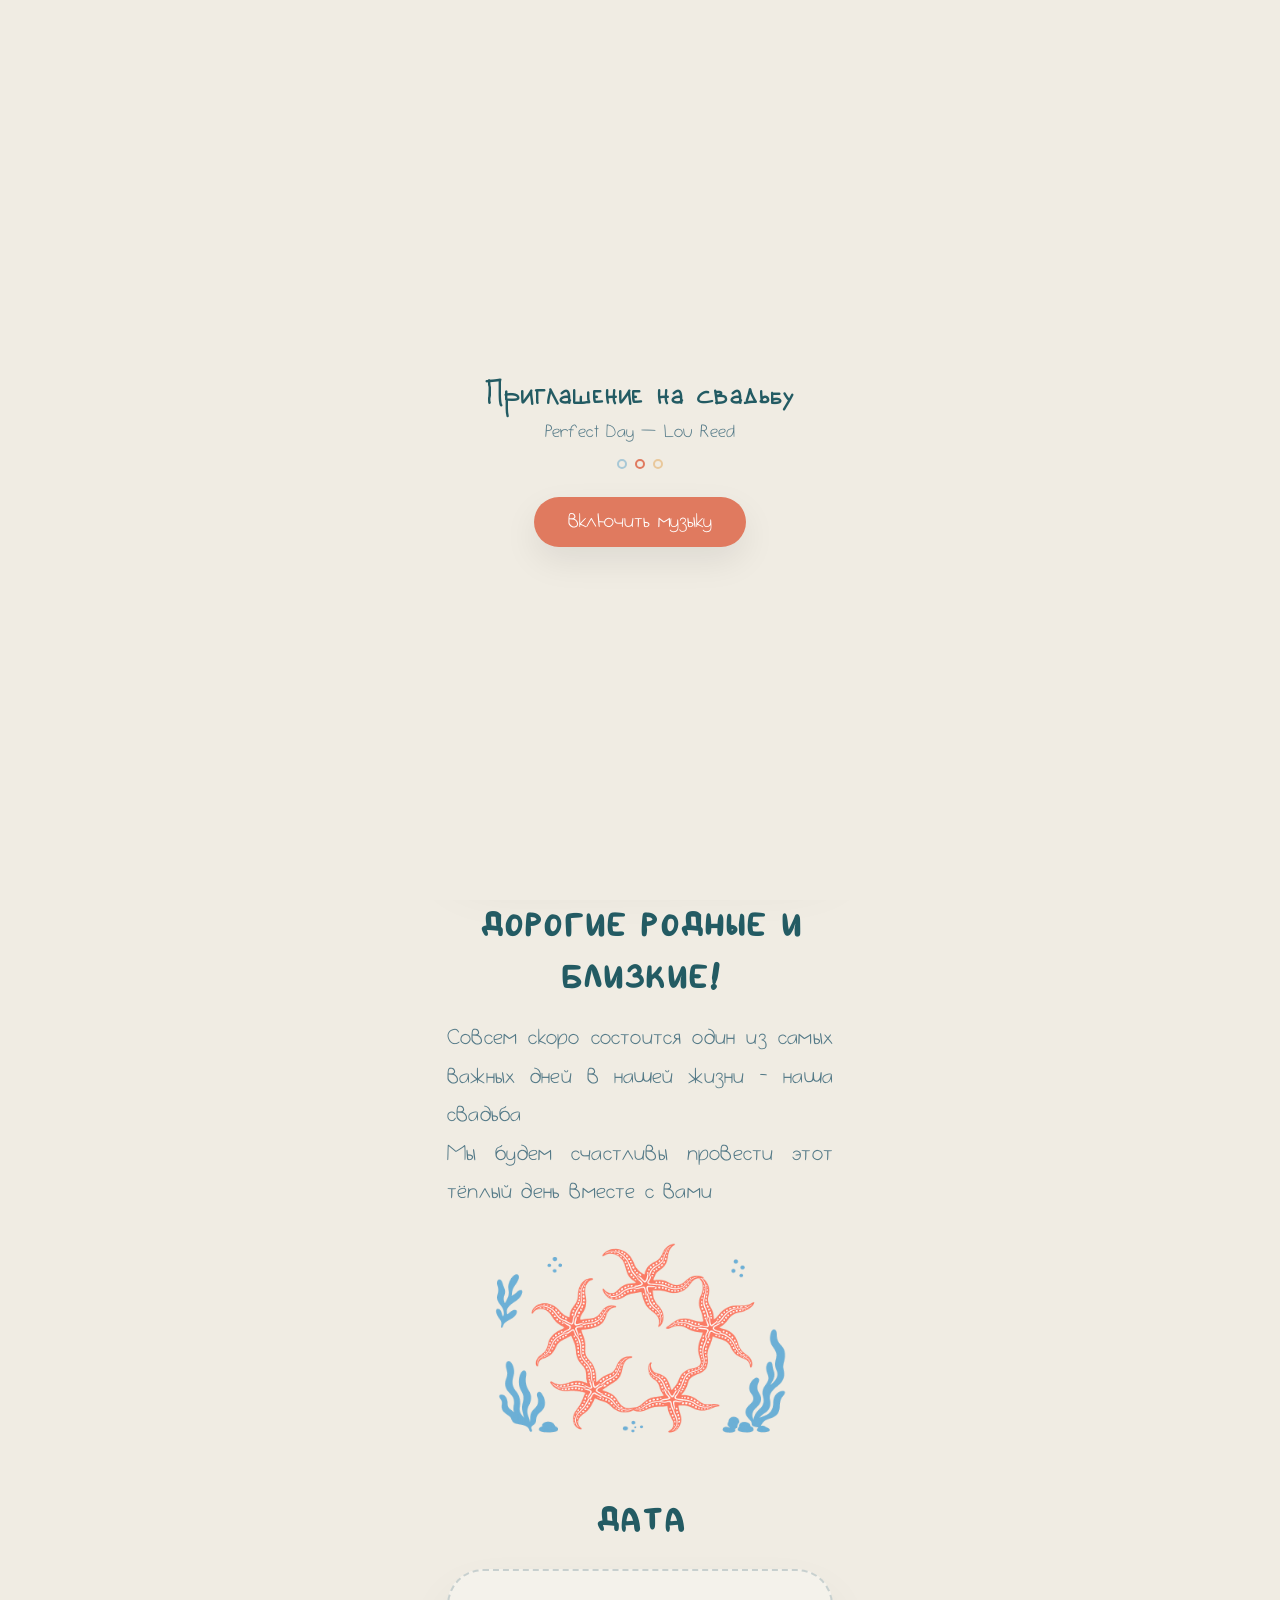
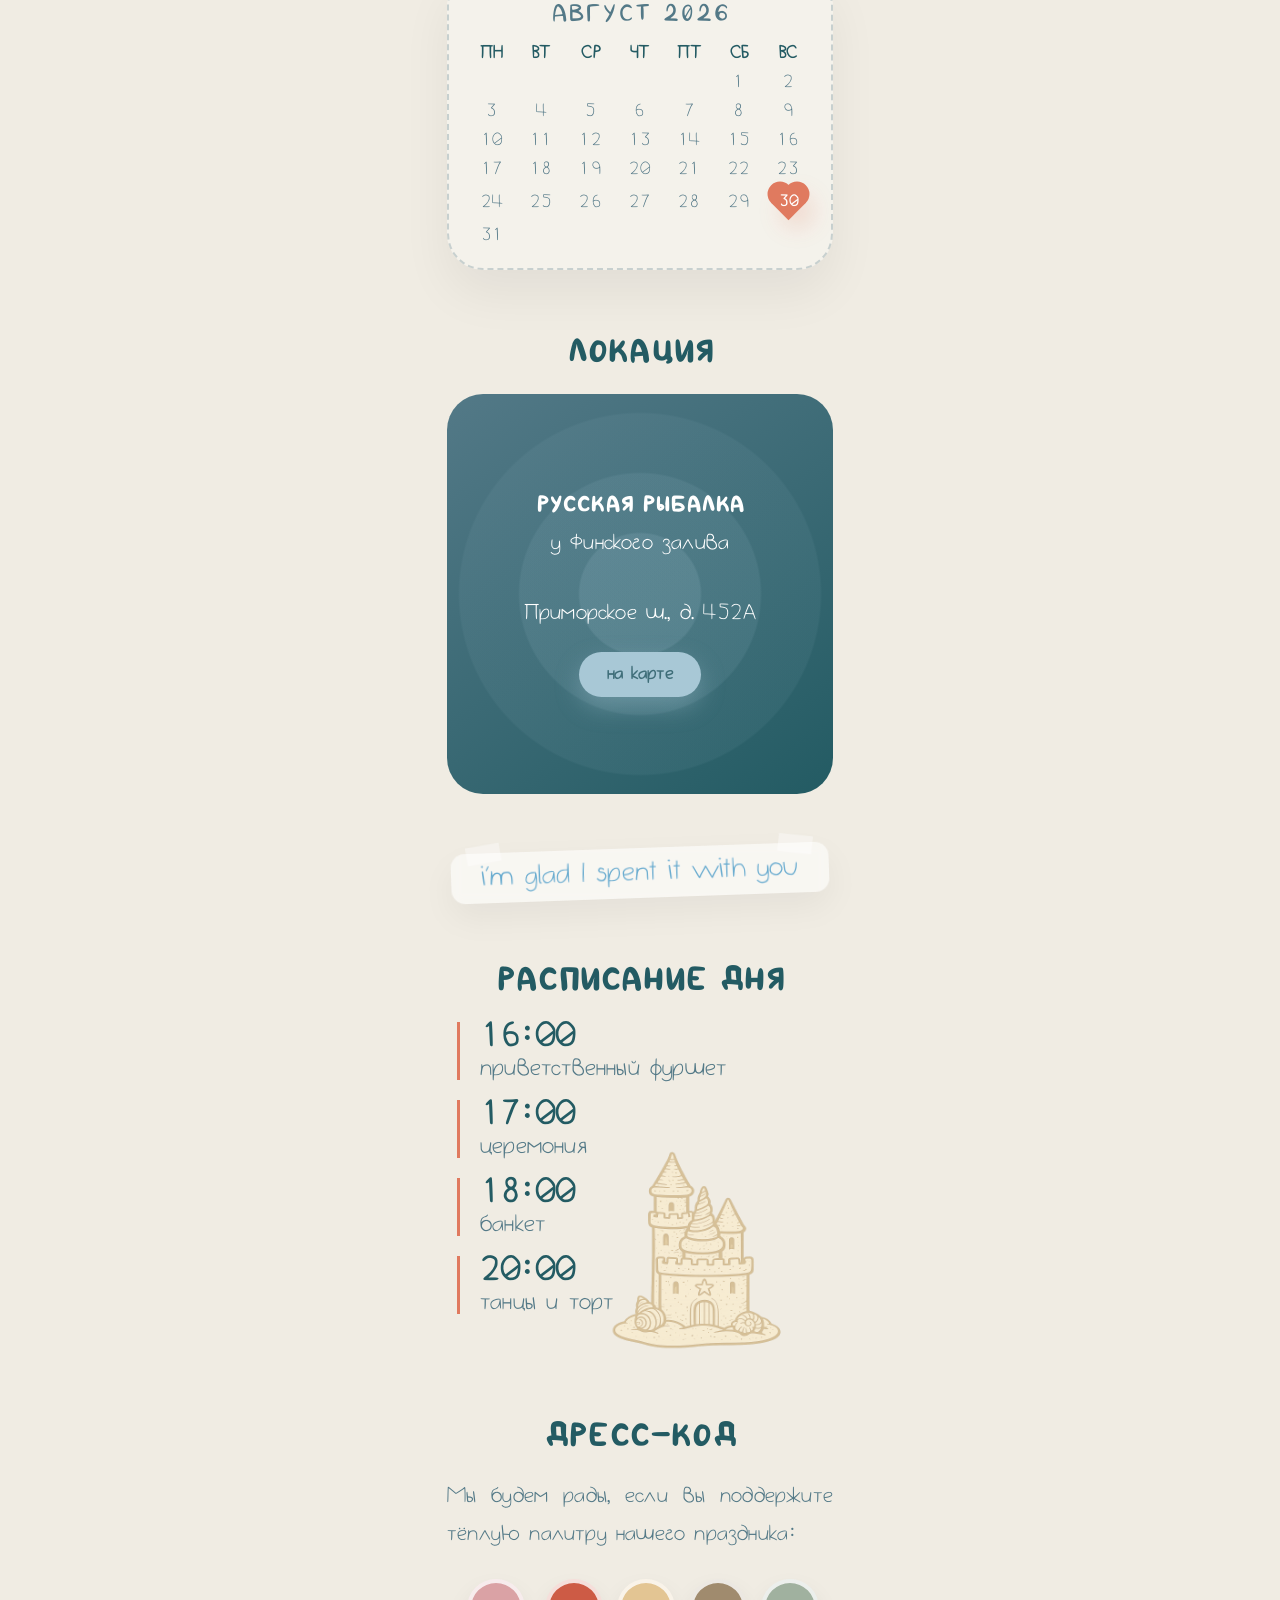
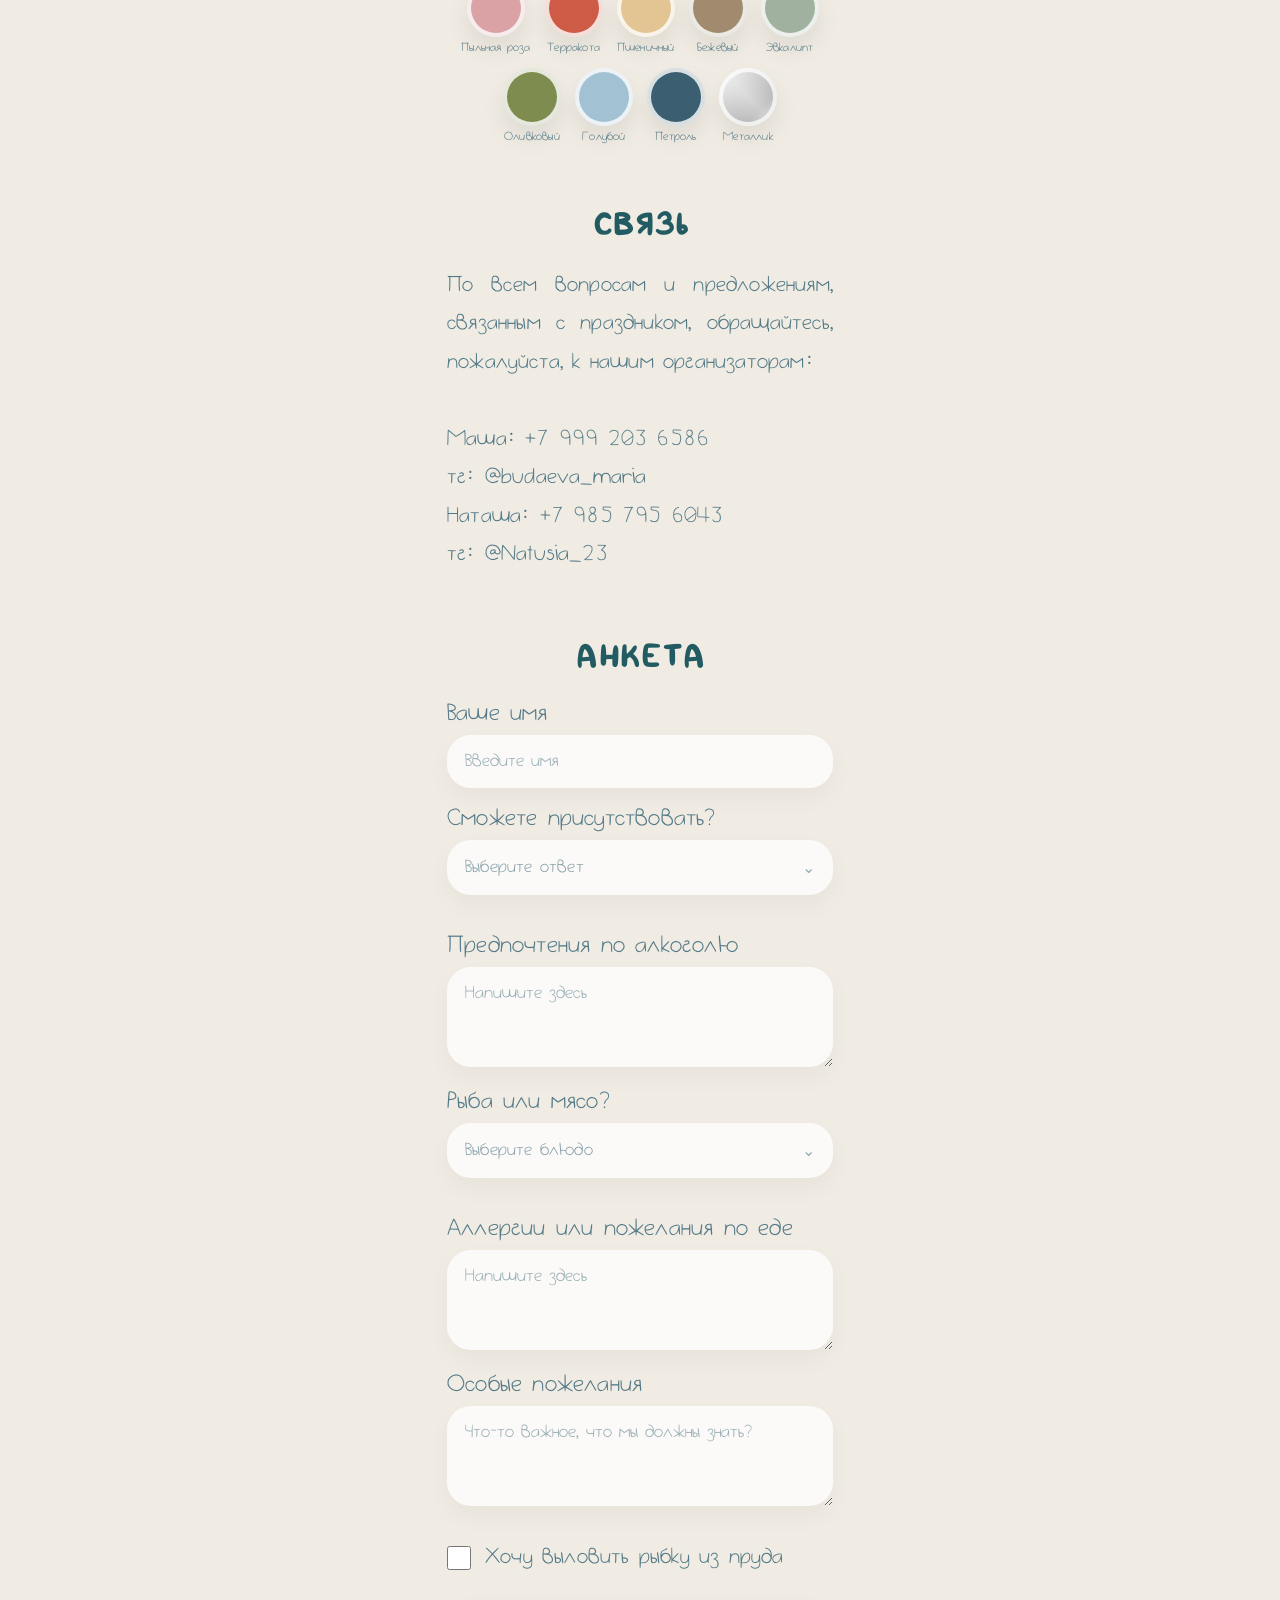
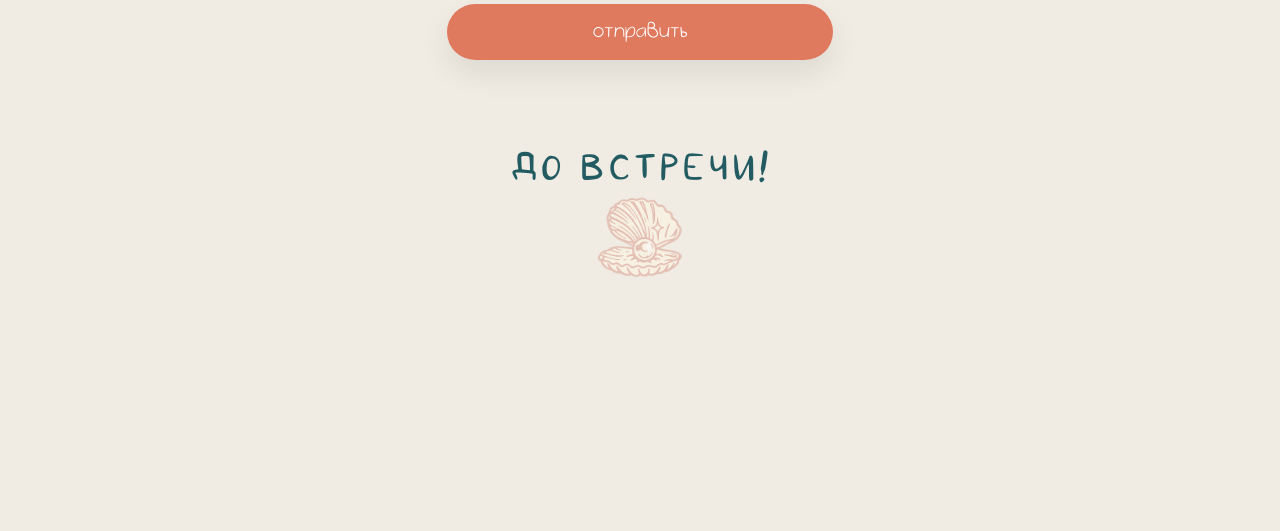
==== index.html @ ef87ee08 "Update index.html" ====
<!DOCTYPE html>
<html lang="ru">
<head>
<meta charset="utf-8">
<meta name="viewport" content="width=device-width, initial-scale=1.0, viewport-fit=cover, user-scalable=yes">
<meta name="color-scheme" content="only light">
<meta name="color-scheme" content="light only">
<meta name="darkreader-lock" content="true">
<meta name="theme-color" content="#f0ece3">
  <meta charset="UTF-8" />
  <meta name="viewport" content="width=device-width, initial-scale=1.0" />
  <title>Тата и Паша — Wedding Invitation</title>
  
  
  <link href="" rel="stylesheet" />
  <style>
  html {
  color-scheme: light !important;
}

body {
  background: #f0ece3 !important;
  color: #537987 !important;
}
:root {
    color-scheme: light;
}

html,
body {
    background: #f0ece3;
    color: #537987;
}


    /* Fonts */
@font-face{font-family:"font1";src:url("fonts/font1.otf") format("opentype");}
@font-face{font-family:"font2";src:url("fonts/font6.ttf") format("opentype");}
@font-face{font-family:"font3";src:url("fonts/font3.ttf") format("opentype");}
@font-face{font-family:"font4";src:url("fonts/font4.ttf") format("opentype");}
@font-face{font-family:"font5";src:url("fonts/font6.ttf") format("opentype");}
:root{
--font-main:"font1";
--font-title:"font2";
--font-script:"font3";
--font-loader:"font4";

      --pink-sand:   #E3A58A;
      --coral:       #E07A5F;
      --sand:        #E9C89B;
      --seaweed:     #A6AF72;
      --sea-foam:    #A8C8D6;
      --sea-foam-dk: #AAC1AD;
      --sea-smoke:   #537987;
      --sea-sand:    #B2A38E;
      --silver:      #C0C0C0;
      --deep-teal:   #235b63;
      --bg:          #f0ece3;
      --text:        #537987;
    }

    * { margin: 0; padding: 0; box-sizing: border-box; }
    html { scroll-behavior: smooth; }

    body {
      background: var(--bg);
      font-family: var(--font-main), serif;
      color: var(--text);
      overflow-x: hidden;
      position: relative;
      letter-spacing: 0.2px;
    }

    body::before {
      content: '';
      position: fixed; inset: 0;
      pointer-events: none;
      opacity: 0.06;
      background-image: url("https://www.transparenttextures.com/patterns/asfalt-light.png");
      z-index: 1;
    }

    /* ---- loader ---- */
    .loader {
      position: fixed; inset: 0;
      background: var(--bg);
      display: flex; flex-direction: column;
      align-items: center; justify-content: center;
      z-index: 999; transition: 1.2s ease;
    }
    .loader.hidden { opacity: 0; pointer-events: none; }
    .loader-wave { width: 140px; height: 70px; }
    .loader-title {
      font-family: var(--font-loader), cursive;
      font-size: 32px; color: var(--deep-teal); margin-top: 20px;
    }
    .loader-sub { font-size: 18px; margin-top: 6px; color: var(--sea-smoke); }
    .enter-btn {
      margin-top: 28px;
      border: none; background: var(--coral); color: white;
      padding: 16px 34px; border-radius: 999px;
      font-size: 20px; font-family: inherit; cursor: pointer;
      box-shadow: 0 14px 34px rgba(0,0,0,0.08);
      transition: 0.35s ease;
    }
    .enter-btn:hover { transform: translateY(-3px); background: #d06b4f; }

    .bubbles { display: flex; gap: 8px; margin-top: 18px; }
    .bubble {
      width: 10px; height: 10px; border-radius: 50%;
      border: 2px solid var(--sea-foam);
      animation: rise 2s ease-in-out infinite;
    }
    .bubble:nth-child(2) { animation-delay: 0.4s; border-color: var(--coral); }
    .bubble:nth-child(3) { animation-delay: 0.8s; border-color: var(--sand); }
    @keyframes rise {
      0%,100% { transform: translateY(0) scale(1); opacity: 0.7; }
      50% { transform: translateY(-12px) scale(1.1); opacity: 1; }
    }

/* ---- vinyl player ---- */
.vinyl-player {
  position: fixed;
  right: 18px;
  bottom: 20px;
  z-index: 20;
  display: flex;
  flex-direction: column;
  align-items: center;
  gap: 10px;
}

.vinyl {
  width: 82px;
  height: 82px;
  border-radius: 50%;
  position: relative;
  cursor: pointer;
  animation: spin 4s linear infinite;
  transition: 0.3s ease;
  
  /* Основной градиент для винила */
  background: radial-gradient(
    circle at 30% 30%,
    #2a2a2a 0%,
    #1a1a1a 25%,
    #0d0d0d 50%,
    #1a1a1a 75%,
    #2a2a2a 100%
  );
  box-shadow: 
    0 12px 26px rgba(0,0,0,0.18),
    inset 0 0 30px rgba(0,0,0,0.5);
}

.vinyl.paused {
  animation-play-state: paused;
}

/* Концентрические круги - текстура винила */
.vinyl-grooves {
  position: absolute;
  inset: 0;
  border-radius: 50%;
  background: repeating-radial-gradient(
    circle at center,
    transparent 0px,
    transparent 3px,
    rgba(255,255,255,0.03) 3px,
    rgba(255,255,255,0.03) 4px,
    transparent 4px,
    transparent 7px
  );
  pointer-events: none;
}

/* Дополнительные бороздки для реалистичности */
.vinyl-grooves::before {
  content: '';
  position: absolute;
  inset: 15%;
  border-radius: 50%;
  border: 1px solid rgba(255,255,255,0.05);
  box-shadow: 
    0 0 0 2px rgba(255,255,255,0.03),
    inset 0 0 0 2px rgba(255,255,255,0.03);
}

.vinyl-grooves::after {
  content: '';
  position: absolute;
  inset: 30%;
  border-radius: 50%;
  border: 1px solid rgba(255,255,255,0.04);
  box-shadow: 
    0 0 0 2px rgba(255,255,255,0.02),
    inset 0 0 0 2px rgba(255,255,255,0.02);
}

/* Блик, который вращается вместе с диском */
.vinyl-shine {
  position: absolute;
  inset: 0;
  border-radius: 50%;
  background: radial-gradient(
    ellipse at 35% 25%,
    rgba(255,255,255,0.25) 0%,
    rgba(255,255,255,0.05) 30%,
    transparent 60%
  );
  pointer-events: none;
  animation: spin 4s linear infinite;
}

.vinyl.paused .vinyl-shine {
  animation-play-state: paused;
}

/* Второй блик для более сложного отражения */
.vinyl-shine::after {
  content: '';
  position: absolute;
  inset: 0;
  border-radius: 50%;
  background: radial-gradient(
    ellipse at 65% 70%,
    rgba(255,255,255,0.08) 0%,
    transparent 40%
  );
  pointer-events: none;
}

.vinyl-center {
  position: absolute;
  width: 16px;
  height: 16px;
  background: radial-gradient(circle at 40% 35%, #666, #222 60%, #111);
  border-radius: 50%;
  top: 50%;
  left: 50%;
  transform: translate(-50%, -50%);
  box-shadow: 
    inset 0 0 4px rgba(255,255,255,0.2),
    0 0 10px rgba(0,0,0,0.4);
  border: 2px solid #444;
}

/* Маленькая точка в центре для реалистичности */
.vinyl-center::after {
  content: '';
  position: absolute;
  width: 4px;
  height: 4px;
  background: #888;
  border-radius: 50%;
  top: 50%;
  left: 50%;
  transform: translate(-50%, -50%);
  box-shadow: 0 0 4px rgba(255,255,255,0.1);
}

@keyframes spin {
  from { transform: rotate(0deg); }
  to { transform: rotate(360deg); }
}

.player-text {
  font-size: 14px;
  background: rgba(255,255,255,0.85);
  padding: 6px 12px;
  border-radius: 999px;
  backdrop-filter: blur(8px);
  color: var(--deep-teal);
  user-select: none;
}
    .player-text {
      font-size: 14px;
      background: rgba(255,255,255,0.85);
      padding: 6px 12px; border-radius: 999px;
      backdrop-filter: blur(8px); color: var(--deep-teal);
    }
    @keyframes spin { from { transform: rotate(0deg); } to { transform: rotate(360deg); } }

    /* ---- canvas ---- */
    .canvas {
      max-width: 430px; margin: auto;
      padding: 40px 22px 120px;
      position: relative; z-index: 5;
    }

    /* ---- tape ---- */
    .tape {
      display: inline-block;
      background: var(--sea-smoke); color: white;
      padding: 12px 26px; border-radius: 20px;
      font-family: var(--font-divider), cursive; font-size: 28px;
      transform: rotate(-2deg);
      box-shadow: 0 14px 28px rgba(0,0,0,0.08);
    }
    .tape-divider {
      width: max-content; margin: 54px auto;
      padding: 12px 30px;
      background: rgba(255,255,255,0.55);
      backdrop-filter: blur(6px);
      border-radius: 14px;
      font-family: var(--font-divider), cursive; font-size: 28px;
      color: #6AACCF; transform: rotate(-2deg);
      position: relative;
      box-shadow: 0 14px 34px rgba(0,0,0,0.05);
    }
    .tape-divider::before, .tape-divider::after {
      content: ''; position: absolute; top: -8px;
      width: 34px; height: 18px;
      background: rgba(255,255,255,0.38);
    }
    .tape-divider::before { left: 16px; transform: rotate(-8deg); }
    .tape-divider::after { right: 16px; transform: rotate(8deg); }

    /* ---- hero ---- */
    .hero { padding-top: 40px; text-align: center; position: relative; }
    .main-title {
      font-family: var(--font-title), serif;
      font-size: 74px; line-height: 0.9; margin-top: 34px;
      color: var(--deep-teal);
    }

    /* doodle images between title and photo */
    .doodle-row {
      margin: 28px auto 0;
      display: flex; justify-content: center; gap: 18px;
    }
    .doodle-row img {
      height: 100px; width: 180px;
      object-fit: contain;
      opacity: 0.82;
    }

    /* ---- polaroid ---- */
    .polaroid {
      margin-top: 34px;
      background: #f8f3eb; padding: 16px 16px 28px;
      border-radius: 34px; transform: rotate(-1deg);
      box-shadow: 0 28px 60px rgba(0,0,0,0.10), 0 0 0 1px rgba(255,255,255,0.6);
      position: relative; overflow: hidden;
    }
    .polaroid img {
      width: 100%; border-radius: 24px; display: block;
      filter: sepia(0.10) contrast(1.04) saturate(0.95);
    }
    .photo-caption {
      margin-top: 18px;
      font-family: var(--font-divider), cursive; font-size: 32px;
      color: #6AACCF;
    }

    /* ---- sections ---- */
    .section { margin-top: 54px; position: relative; }
    .section-title {
      font-family: var(--font-script), cursive; font-size: 52px;
      line-height: 1; color: var(--deep-teal); margin-bottom: 18px;
text-align: center; 
    }
    .text { font-size: 27px; line-height: 1.75; font-weight: 400; }

    /* doodle image inline (below text blocks) */
    .section-doodle {
      display: block; margin: 26px auto 0;
      height: 200px; width: auto;
      object-fit: contain;
      opacity: 0.75;
    }
	
	.castle-doodle {
	  margin-top: -250px;
	  margin-left: 130px;
	  margin-bottom: -80px;
	  height: 350px;
	  opacity: 0.45;
	}

    /* ---- calendar ---- */
    .calendar-wrap {
      margin-top: 24px; padding: 24px;
      border: 2px dashed rgba(83,121,135,0.28);
      border-radius: 36px;
      background: rgba(255,255,255,0.30);
      backdrop-filter: blur(6px);
      box-shadow: 0 24px 50px rgba(0,0,0,0.06);
    }
    .calendar-title {
      font-family: var(--font-script), cursive; font-size: 42px;
      text-align: center; margin-bottom: 18px;
      color: var(--sea-smoke);
    }
    .calendar {
      display: grid; grid-template-columns: repeat(7,1fr);
      gap: 12px; text-align: center; font-size: 18px; align-items: center;
    }
    .day-name { font-weight: 700; color: var(--deep-teal); }
    .heart-day {
      position: relative; width: 25px; height: 25px;
      margin: auto; display: flex; align-items: center; justify-content: center;
      transform: rotate(-45deg);
      background: var(--coral);
      box-shadow: 0 12px 24px rgba(224,122,95,0.28);
      animation: pulse 2.4s ease-in-out infinite;
border-radius: 0;
    }
    .heart-day::before, .heart-day::after {
      content: ''; position: absolute;
      width: 25px; height: 25px; background: var(--coral); border-radius: 60%;
    }
    .heart-day::before { top: -12px; left: 0; }
    .heart-day::after { left: 12px; top: 0; }
    .heart-day span {
      position: absolute; top: 50%; left: 50%;
      transform: translate(-50%,-50%) rotate(45deg);
      z-index: 2; color: white; font-weight: 700; font-size: 16px;
    }
    @keyframes pulse {
      0%,100% { transform: rotate(-45deg) scale(1); }
      50% { transform: rotate(-45deg) scale(1.08); }
    }

    /* ---- location ---- */
    .location {
      margin-top: 18px; padding: 80px 40px;
      background: linear-gradient(145deg, var(--sea-smoke) 0%, var(--deep-teal) 100%);
      color: white; text-align: center;
      display: flex; flex-direction: column;
      align-items: center; justify-content: center;
      min-height: 400px; border-radius: 36px;
      position: relative; overflow: hidden;
    }
    .location::before {
      content: '';
      position: absolute; inset: 0;
      background-image:
        radial-gradient(circle, rgba(168,200,214,0.15) 60px, transparent 62px),
        radial-gradient(circle, rgba(168,200,214,0.10) 120px, transparent 122px),
        radial-gradient(circle, rgba(168,200,214,0.07) 180px, transparent 182px);
      background-position: center;
      background-repeat: no-repeat;
    }
    .location h3 { font-size: 36px; font-family: var(--font-script), cursive; margin-bottom: 10px; position: relative; z-index: 2; }
.location p {
  font-size: 22px;
  line-height: 1.6;
  position: relative;
  z-index: 2;
}

.map-btn {
  display: inline-block;
  margin-top: 20px;
  padding: 14px 28px;

  background: #A8C8D6;
  color: #3F6E79;

  border: none;
  border-radius: 999px;
  text-decoration: none;
  font-size: 18px;
  font-weight: 700;

  box-shadow: 0 10px 24px rgba(168, 200, 214, 0.35);
  transition: all 0.25s ease;
  position: relative;
  z-index: 2;
}

.map-btn:hover {
  background: #95BCCA;
  transform: translateY(-2px);
  box-shadow: 0 14px 28px rgba(168, 200, 214, 0.45);
}
    .map-btn:hover { transform: translateY(-2px); }

    /* doodle image inside location block, bottom corner */
    .location-doodle {
      position: absolute; bottom: -30px; right: 220px;
      height: 180px; width: auto;
      opacity: 0.5;
      z-index: 1;
    }

    /* ---- timeline ---- */
    .timeline { margin-top: 16px; position: relative; padding-left: 10px; }
    .timeline-item {
      position: relative; margin-bottom: 20px;
      padding-left: 20px;
      border-left: 3px solid var(--coral);
    }
    .time { font-size: 34px; font-weight: 700; color: var(--deep-teal); }
    .event { font-size: 24px; margin-top: 4px; }

    /* ---- palette ---- */
    .palette {
      display: flex; gap: 14px; margin-top: 24px;
      flex-wrap: wrap; justify-content: center;
    }
    .color {
      width: 58px; height: 58px; border-radius: 50%;
      border: 4px solid rgba(255,255,255,0.8);
      box-shadow: 0 12px 24px rgba(0,0,0,0.08);
      cursor: pointer; transition: 0.35s ease;
      position: relative; overflow: hidden;
      text-decoration: none;
    }
    .color:hover { transform: translateY(-4px) scale(1.06); }
    .color::after {
      content: '\2661'; position: absolute; inset: 0;
      display: flex; align-items: center; justify-content: center;
      color: white; font-size: 20px; opacity: 0;
      transition: 0.3s ease; backdrop-filter: blur(2px);
    }
    .color:hover::after { opacity: 1; }
    .color-label { font-size: 12px; text-align: center; margin-top: 6px; color: var(--sea-smoke); font-weight: 500; }
    .palette-item { display: flex; flex-direction: column; align-items: center; }

    /* ---- form ---- */
    .form { margin-top: 22px; }
    .label { font-size: 24px; margin-bottom: 10px; display: block; color: var(--deep-teal); }
    .input, .select-wrap .custom-select, .textarea {
      width: 100%; border: none;
      background: rgba(255,255,255,0.75);
      padding: 18px; border-radius: 24px;
      margin-bottom: 20px; font-size: 18px;
      font-family: inherit; backdrop-filter: blur(6px);
      box-shadow: 0 10px 24px rgba(0,0,0,0.04);
      transition: 0.2s ease;
    }
    .input:focus, .textarea:focus {
      outline: 2px solid var(--coral);
      background: rgba(255,255,255,0.9);
    }
    .textarea { min-height: 100px; resize: vertical; }
    .submit {
      width: 100%; border: none;
      background: var(--coral); color: white;
      padding: 18px; border-radius: 999px;
      font-size: 22px; font-family: inherit; cursor: pointer;
      margin-top: 10px; box-shadow: 0 14px 30px rgba(0,0,0,0.08);
      transition: 0.3s ease;
    }
    .submit:hover { transform: translateY(-2px); background: #d06b4f; }
    .select-wrap { position: relative; margin-bottom: 20px; }
    .custom-select {
      display: flex; align-items: center; justify-content: space-between;
      cursor: pointer; padding: 18px 22px;
    }
    .select-arrow { font-size: 16px; transition: 0.4s ease; opacity: 0.6; }
    .select-wrap.active .select-arrow { transform: rotate(180deg); }
    .select-options {
      margin-top: 12px; background: rgba(255,255,255,0.92);
      border-radius: 24px; overflow: hidden; max-height: 0;
      opacity: 0; transform: translateY(-10px);
      transition: max-height 0.45s ease, opacity 0.35s ease, transform 0.35s ease;
      backdrop-filter: blur(10px);
      box-shadow: 0 18px 36px rgba(0,0,0,0.06);
    }
    .select-wrap.active .select-options { max-height: 300px; opacity: 1; transform: translateY(0); }
    .select-option {
      padding: 18px 22px; font-size: 19px; cursor: pointer;
      transition: 0.25s ease; border-bottom: 1px solid rgba(0,0,0,0.04);
    }
    .select-option:last-child { border-bottom: none; }
    .select-option:hover { background: rgba(224,122,95,0.10); padding-left: 28px; }
    .checkbox-wrap { display: flex; align-items: center; gap: 14px; margin: 16px 0 24px; }
    .checkbox-wrap input[type="checkbox"] { width: 24px; height: 24px; accent-color: var(--coral); cursor: pointer; }
    .checkbox-wrap label { font-size: 22px; color: var(--deep-teal); cursor: pointer; }

    /* ---- footer ---- */
    .footer { margin-top: 80px; text-align: center; }
    .footer-title { font-family: var(--font-script), cursive; font-size: 64px; color: var(--deep-teal); }
    .footer-hearts { margin-top: 12px; font-size: 24px; opacity: 0.25; letter-spacing: 10px; }
    .footer-doodle {
      display: block; margin: -90px auto 0;
      height: 300px; width: auto;
      opacity: 0.5;
    }

    /* ---- reveal ---- */
    .reveal {
      opacity: 0; transform: translateY(60px) scale(0.98); filter: blur(6px);
      transition: opacity 1.2s ease, transform 1.2s ease, filter 1.2s ease;
    }
    .reveal.active { opacity: 1; transform: translateY(0) scale(1); filter: blur(0); }

    /* ---- responsive ---- */
    @media (max-width: 480px) {
      .main-title { font-size: 56px; }
      .section-title { font-size: 42px; }
      .text { font-size: 22px; }
      .tape, .tape-divider { font-size: 22px; padding: 10px 20px; }
      .calendar { gap: 8px; font-size: 16px; }
      .location { padding: 70px 28px; min-height: 320px; }
    }
	
	.bg-doodle {
  position: fixed;
  pointer-events: none;
  z-index: 1;
}

.bg-doodle img {
  width: 500px;
  height: auto;
  opacity: 0.5;
}

.top-left {
  top: 20px;
  left: 20px;
}

.bottom-right {
  bottom: 20px;
  right: 20px;
}
.bubble-bg {
  will-change: transform;           /* подсказка браузеру для оптимизации */
  transform: translateZ(0);         /* включает аппаратное ускорение */
  backface-visibility: hidden;      /* убирает мерцание */
}

@font-face {
  font-family: 'Veles-Regular_0_9_2';    /* Название, которое вы будете использовать */
  src: url('Veles-Regular_0_9_2.otf') format('truetype');

  font-weight: normal;
  font-style: normal;
}
/* Анимированный металлический градиент */
.metallic-color {
  background: linear-gradient(
    135deg,
    #e8e8e8 0%,
    #b0b0b0 25%,
    #f0f0f0 50%,
    #a0a0a0 75%,
    #e0e0e0 100%
  );
  background-size: 300% 300%;
  animation: metallicShine 3s ease-in-out infinite alternate;
  position: relative;
  overflow: hidden;
}

/* Добавляем второй слой для более сложного перелива */
.metallic-color::before {
  content: '';
  position: absolute;
  inset: -2px;
  border-radius: 50%;
  background: linear-gradient(
    45deg,
    transparent 30%,
    rgba(255, 255, 255, 0.6) 50%,
    transparent 70%
  );
  background-size: 200% 200%;
  animation: metallicShine 4s ease-in-out infinite alternate-reverse;
  opacity: 0.6;
}

@keyframes metallicShine {
  0% {
    background-position: 0% 0%;
  }
  100% {
    background-position: 100% 100%;
  }
}

/* ---- Floating bubbles background ---- */
.bubbles-bg {
  position: fixed;
  inset: 0;
  pointer-events: none;
  z-index: 0;
  overflow: hidden;
}

.bubble-bg {
  position: absolute;
  bottom: -80px;
  border-radius: 50%;
  background: radial-gradient(
    circle at 30% 30%,
    rgba(168, 200, 214, 0.15),
    rgba(83, 121, 135, 0.05)
  );
  border: 2px solid rgba(168, 200, 214, 0.5);
  box-shadow: 
    inset 0 -5px 15px rgba(168, 200, 214, 0.1),
    0 0 20px rgba(168, 200, 214, 0.05);
  animation: floatUp linear infinite;
  opacity: 0;
  backdrop-filter: blur(1px);
}

/* Блик на пузырьке для реалистичности */
.bubble-bg::before {
  content: '';
  position: absolute;
  top: 15%;
  left: 20%;
  width: 30%;
  height: 20%;
  background: radial-gradient(
    ellipse at center,
    rgba(255, 255, 255, 0.4) 0%,
    transparent 70%
  );
  border-radius: 50%;
  transform: rotate(-30deg);
}

/* Второй маленький блик */
.bubble-bg::after {
  content: '';
  position: absolute;
  bottom: 20%;
  right: 15%;
  width: 12%;
  height: 10%;
  background: radial-gradient(
    ellipse at center,
    rgba(255, 255, 255, 0.2) 0%,
    transparent 70%
  );
  border-radius: 50%;
  transform: rotate(20deg);
}

@keyframes floatUp {
  0% {
    transform: translateY(0) scale(0.8) rotate(0deg);
    opacity: 0;
  }
  10% {
    opacity: 0.7;
  }
  90% {
    opacity: 0.7;
  }
  100% {
    transform: translateY(-110vh) scale(1.2) rotate(720deg);
    opacity: 0;
  }
}

/* Размеры и задержки для каждого пузырька */
.bubble-bg:nth-child(1) {
  width: 20px;
  height: 20px;
  left: 5%;
  animation-duration: 12s;
  animation-delay: 0s;
}

.bubble-bg:nth-child(2) {
  width: 12px;
  height: 12px;
  left: 15%;
  animation-duration: 14s;
  animation-delay: 2s;
}

.bubble-bg:nth-child(3) {
  width: 25px;
  height: 25px;
  left: 25%;
  animation-duration: 16s;
  animation-delay: 4s;
}

.bubble-bg:nth-child(4) {
  width: 8px;
  height: 8px;
  left: 35%;
  animation-duration: 11s;
  animation-delay: 1s;
}

.bubble-bg:nth-child(5) {
  width: 18px;
  height: 18px;
  left: 45%;
  animation-duration: 15s;
  animation-delay: 3s;
}

.bubble-bg:nth-child(6) {
  width: 30px;
  height: 30px;
  left: 55%;
  animation-duration: 18s;
  animation-delay: 5s;
}

.bubble-bg:nth-child(7) {
  width: 10px;
  height: 10px;
  left: 65%;
  animation-duration: 13s;
  animation-delay: 2.5s;
}

.bubble-bg:nth-child(8) {
  width: 22px;
  height: 22px;
  left: 75%;
  animation-duration: 17s;
  animation-delay: 1.5s;
}

.bubble-bg:nth-child(9) {
  width: 14px;
  height: 14px;
  left: 85%;
  animation-duration: 14s;
  animation-delay: 4.5s;
}

.bubble-bg:nth-child(10) {
  width: 28px;
  height: 28px;
  left: 92%;
  animation-duration: 19s;
  animation-delay: 3.5s;
}

.bubble-bg:nth-child(11) {
  width: 16px;
  height: 16px;
  left: 10%;
  animation-duration: 15s;
  animation-delay: 6s;
}

.bubble-bg:nth-child(12) {
  width: 24px;
  height: 24px;
  left: 50%;
  animation-duration: 20s;
  animation-delay: 7s;
}

.bubble-bg:nth-child(13) {
  width: 9px;
  height: 9px;
  left: 70%;
  animation-duration: 12s;
  animation-delay: 8s;
}

.bubble-bg:nth-child(14) {
  width: 35px;
  height: 35px;
  left: 30%;
  animation-duration: 22s;
  animation-delay: 2s;
}

.bubble-bg:nth-child(15) {
  width: 11px;
  height: 11px;
  left: 88%;
  animation-duration: 13s;
  animation-delay: 6.5s;
}

/* Цвет текста в полях формы */
.input, 
.select-wrap .custom-select, 
.textarea,
.select-option {
  color: #537987;
}

/* Цвет текста при вводе (для input) */
.input::placeholder,
.textarea::placeholder {
  color: #537987;
  opacity: 0.7;
}

/* Цвет текста в select (выбранный вариант) */
.selected-text {
  color: #537987;
opacity: 0.7;
}

.text-justify { 
  font-size: 22px; 
  line-height: 1.75; 
  font-weight: 400;
  text-align: justify;
}

/* ---- единый стиль для анкеты ---- */
.form .label,
.form .checkbox-wrap label,
.form .input,
.form .textarea,
.form .selected-text,
.form .select-option,
.form .custom-select {
  color: #537987; /* или ваш основной цвет текста */
}

/* Стиль для placeholder'ов */
.form .input::placeholder,
.form .textarea::placeholder {
  color: #537987;
  opacity: 0.6;
}

body.no-scroll {
  overflow: hidden;
}
@media (max-width: 380px) {
  .canvas { padding: 20px 12px; }
  .main-title { font-size: 44px; }
  .section-title { font-size: 32px; }
  .text-justify { font-size: 18px; }
}
  </style>
</head>
<body>

<div class="bg-doodle top-left">
    <img src="back.png" alt="">
</div>

<div class="bg-doodle bottom-right">
    <img src="back.png" alt="">
</div>
<!-- Фоновые пузырьки -->
<div class="bubbles-bg" id="bubbles-bg">
  <div class="bubble-bg"></div>
  <div class="bubble-bg"></div>
  <div class="bubble-bg"></div>
  <div class="bubble-bg"></div>
  <div class="bubble-bg"></div>
  <div class="bubble-bg"></div>
  <div class="bubble-bg"></div>
  <div class="bubble-bg"></div>
  <div class="bubble-bg"></div>
  <div class="bubble-bg"></div>
  <div class="bubble-bg"></div>
  <div class="bubble-bg"></div>
  <div class="bubble-bg"></div>
  <div class="bubble-bg"></div>
  <div class="bubble-bg"></div>
</div>
<!-- LOADER -->
<div class="loader" id="loader">
    <div class="loader-title">Приглашение на свадьбу</div>
  <div class="loader-sub">Perfect Day — Lou Reed</div>
  <div class="bubbles">
    <div class="bubble"></div>
    <div class="bubble"></div>
    <div class="bubble"></div>
  </div>
  <button class="enter-btn" onclick="enterSite()">включить музыку</button>
</div>

<!-- VINYL PLAYER -->
<div class="vinyl-player">
  <div class="vinyl paused" id="vinyl" onclick="toggleMusic()">
    <!-- Блик, который создает эффект вращения -->
    <div class="vinyl-shine"></div>
    <!-- Концентрические круги для текстуры -->
    <div class="vinyl-grooves"></div>
    <div class="vinyl-center"></div>
  </div>
  <div class="player-text">Звук</div>
</div>

<audio id="music" loop>
  <source src="music.mp3" type="audio/mpeg">
</audio>

<!-- MAIN CONTENT -->
<div class="canvas">

  <section class="hero reveal">

    <h1 class="main-title">Паша <br />+ Тата</h1>

    
    <div class="polaroid">
      <img src="photo2.jpg" alt="Тата и Паша" />
      <div class="photo-caption">just a perfect day</div>
    </div>


  </section>


  <section class="section reveal">
    <h2 class="section-title">Дорогие родные и близкие!</h2>
    <p class="text-justify">
      Совсем скоро состоится один из самых важных дней в нашей жизни - наша свадьба
      <br />
      Мы будем счастливы провести этот тёплый день вместе с вами
    </p>
    <img class="section-doodle" src="stars2.png" alt="" />
  </section>



  <section class="section reveal">
    <h2 class="section-title">Дата</h2>
    <div class="calendar-wrap">
      <div class="calendar-title">Август 2026</div>
      <div class="calendar">
        <div class="day-name">ПН</div><div class="day-name">ВТ</div><div class="day-name">СР</div>
        <div class="day-name">ЧТ</div><div class="day-name">ПТ</div><div class="day-name">СБ</div><div class="day-name">ВС</div>
        <!-- 1 августа — суббота, поэтому пустые ячейки до него -->
        <div></div><div></div><div></div><div></div><div></div><div>1</div><div>2</div>
        <div>3</div><div>4</div><div>5</div><div>6</div><div>7</div><div>8</div><div>9</div>
        <div>10</div><div>11</div><div>12</div><div>13</div><div>14</div><div>15</div><div>16</div>
        <div>17</div><div>18</div><div>19</div><div>20</div><div>21</div><div>22</div><div>23</div>
        <div>24</div><div>25</div><div>26</div><div>27</div><div>28</div><div>29</div>
        <div class="heart-day"><span>30</span></div>
        <div>31</div>
      </div>
    </div>
  </section>


  <section class="section reveal">
  <h2 class="section-title">Локация</h2>
  <div class="location">
    <h3>Русская Рыбалка</h3>
    <p>у Финского залива<br /><br />Приморское ш., д. 452А</p>
    <a class="map-btn" href="https://yandex.ru/maps/?text=Приморское%20ш.,%20д.%20452А%20Санкт-Петербург" target="_blank">на карте</a>
  </div>
</section>

  <div class="tape-divider">i'm glad I spent it with you</div>

  <section class="section reveal">
    <h2 class="section-title">Расписание дня</h2>
    <div class="timeline">
      <div class="timeline-item">
        <div class="time">16:00</div>
        <div class="event">приветственный фуршет</div>
      </div>
      <div class="timeline-item">
        <div class="time">17:00</div>
        <div class="event">церемония</div>
      </div>
      <div class="timeline-item">
        <div class="time">18:00</div>
        <div class="event">банкет</div>
      </div>
      <div class="timeline-item">
        <div class="time">20:00</div>
        <div class="event">танцы и торт</div>
      </div>
    </div>
    <img class="section-doodle castle-doodle" src="castle.png" alt="" />
  </section>


<section class="section reveal">
    <h2 class="section-title">Дресс-код</h2>
    <p class="text-justify">Мы будем рады, если вы поддержите тёплую палитру нашего праздника:</p>
    <div class="palette">
      <div class="palette-item">
        <a class="color" style="background:#DAA2A5;" href="https://www.pinterest.com/search/pins/?q=blush+pink+wedding+guest+outfit" target="_blank"></a>
        <span class="color-label">Пыльная роза</span>
      </div>
      <div class="palette-item">
        <a class="color" style="background:#cd5b45;" href="https://www.pinterest.com/search/pins/?q=terracotta+wedding+guest+outfit" target="_blank"></a>
        <span class="color-label">Терракота</span>
      </div>
      <div class="palette-item">
        <a class="color" style="background:#E3C593;" href="https://www.pinterest.com/search/pins/?q=wheat+pale+yellow+wedding+guest+outfit" target="_blank"></a>
        <span class="color-label">Пшеничный</span>
      </div>
      <div class="palette-item">
        <a class="color" style="background:#A08B6E;" href="https://www.pinterest.com/search/pins/?q=beige+wedding+guest+outfit" target="_blank"></a>
        <span class="color-label">Бежевый</span>
      </div>
      <div class="palette-item">
        <a class="color" style="background:#A0B19F;" href="https://www.pinterest.com/search/pins/?q=eucalyptus+green+wedding+guest+outfit" target="_blank"></a>
        <span class="color-label">Эвкалипт</span>
      </div>
      <div class="palette-item">
        <a class="color" style="background:#7E8C4F;" href="https://www.pinterest.com/search/pins/?q=olive+green+wedding+guest+outfit" target="_blank"></a>
        <span class="color-label">Оливковый</span>
      </div>
      <div class="palette-item">
        <a class="color" style="background:#A2C1D3;" href="https://www.pinterest.com/search/pins/?q=light+blue+wedding+guest+outfit" target="_blank"></a>
        <span class="color-label">Голубой</span>
      </div>
      <div class="palette-item">
        <a class="color" style="background:#3B5E71;" href="https://www.pinterest.com/search/pins/?q=teal+blue+wedding+guest+outfit" target="_blank"></a>
        <span class="color-label">Петроль</span>
      </div>
      <div class="palette-item">
        <a class="color metallic-color" href="https://www.pinterest.com/search/pins/?q=metallic+silver+wedding+guest+outfit" target="_blank"></a>
        <span class="color-label">Металлик</span>
      </div>
    </div>
  </section>


  <section class="section reveal">
    <h2 class="section-title">Связь</h2>
    <p class="text-justify">
      По всем вопросам и предложениям, связанным с праздником, обращайтесь, пожалуйста, к нашим организаторам:
	  <br /> <br />
	  Маша: +7 999 203 6586	
	  <br />	  
	  тг: @budaeva_maria
	  <br />
	  Наташа: +7 985 795 6043
	  <br />
	  тг: @Natusia_23
    </p>
    
  </section>

<section class="section reveal">
  <h2 class="section-title">Анкета</h2>


  <form class="form" action="https://app.proforms.top/f/pr7e1fc445" method="POST">


    <label class="label">Ваше имя</label>
    <input class="input" type="text" name="Имя" placeholder="Введите имя" required />

    <label class="label">Сможете присутствовать?</label>
    <div class="select-wrap">
      <div class="custom-select">
        <span class="selected-text">Выберите ответ</span>
        <div class="select-arrow">⌄</div>
      </div>
      <div class="select-options">
        <div class="select-option" data-value="Буду">Буду</div>
        <div class="select-option" data-value="Увы, не смогу">Увы, не смогу</div>
      </div>
      <input type="hidden" name="Присутствие" class="select-hidden" value="" />
    </div>

    <label class="label">Предпочтения по алкоголю</label>
    <textarea class="textarea" name="Предпочтения по алкоголю" placeholder="Напишите здесь"></textarea>

    <label class="label">Рыба или мясо?</label>
    <div class="select-wrap">
      <div class="custom-select">
        <span class="selected-text">Выберите блюдо</span>
        <div class="select-arrow">⌄</div>
      </div>
      <div class="select-options">
        <div class="select-option" data-value="Рыба">Рыба</div>
        <div class="select-option" data-value="Мясо">Мясо</div>
        <div class="select-option" data-value="Всё равно">Всё равно</div>
      </div>
      <input type="hidden" name="Рыба_или_мясо" class="select-hidden" value="" />
    </div>

    <label class="label">Аллергии или пожелания по еде</label>
    <textarea class="textarea" name="Аллергии_пожелания" placeholder="Напишите здесь"></textarea>

    <label class="label">Особые пожелания</label>
    <textarea class="textarea" name="Особые_пожелания" placeholder="Что-то важное, что мы должны знать?"></textarea>

    <div class="checkbox-wrap">
      <input type="checkbox" name="Поймать_рыбку" value="Да" id="fish" />
      <label for="fish">Хочу выловить рыбку из пруда</label>
    </div>

    <button class="submit" type="submit">отправить</button>
  </form>
</section>
  
  <footer class="footer reveal">
    <div class="footer-title">До встречи!</div>
    <img class="footer-doodle" src="seashell4.png" alt="" />
    <div class="footer-hearts"></div>
  </footer>

</div>

<script>
// Блокируем прокрутку, пока лоадер активен
document.body.classList.add('no-scroll');
  const loader = document.getElementById('loader');
  const music = document.getElementById('music');
  const vinyl = document.getElementById('vinyl');

function enterSite() {
  loader.classList.add('hidden');
  document.body.classList.remove('no-scroll'); // разрешаем прокрутку
  window.scrollTo(0, 0); // сбрасываем прокрутку в самое начало
  music.volume = 0.3;
  music.play();
  vinyl.classList.remove('paused');
}

  function toggleMusic() {
    if (music.paused) {
      music.play();
      vinyl.classList.remove('paused');
    } else {
      music.pause();
      vinyl.classList.add('paused');
    }
  }

  const reveals = document.querySelectorAll('.reveal');
  function revealOnScroll() {
    reveals.forEach(el => {
      if (el.getBoundingClientRect().top < window.innerHeight - 80) {
        el.classList.add('active');
      }
    });
  }
  window.addEventListener('scroll', revealOnScroll);
  revealOnScroll();

  const selects = document.querySelectorAll('.select-wrap');
  selects.forEach(select => {
    const trigger = select.querySelector('.custom-select');
    const selectedText = select.querySelector('.selected-text');
    const hiddenInput = select.querySelector('.select-hidden');
    const optionItems = select.querySelectorAll('.select-option');

    trigger.addEventListener('click', (e) => {
      e.stopPropagation();
      document.querySelectorAll('.select-wrap').forEach(other => {
        if (other !== select) other.classList.remove('active');
      });
      select.classList.toggle('active');
    });

    optionItems.forEach(option => {
      option.addEventListener('click', () => {
        selectedText.textContent = option.textContent.trim();
        if (hiddenInput) hiddenInput.value = option.dataset.value || option.textContent.trim();
        select.classList.remove('active');
      });
    });
  });

  document.addEventListener('click', () => {
    document.querySelectorAll('.select-wrap').forEach(s => s.classList.remove('active'));
  });

  document.querySelector('form').addEventListener('submit', function() {
    setTimeout(() => { alert('Спасибо! Ваша анкета отправлена ♡'); }, 100);
  });

  window.onload = () => { window.scrollTo({ top: 0, behavior: 'auto' }); };

  // ---- parallax bg doodles ----
 const topLeft = document.querySelector('.top-left');
const bottomRight = document.querySelector('.bottom-right');

window.addEventListener('scroll', () => {
  const y = window.scrollY;

  topLeft.style.transform = `translateY(${y * 0}px)`;
  bottomRight.style.transform = `translateY(${-y * 0}px)`;
});
</script>

</body>

</html>
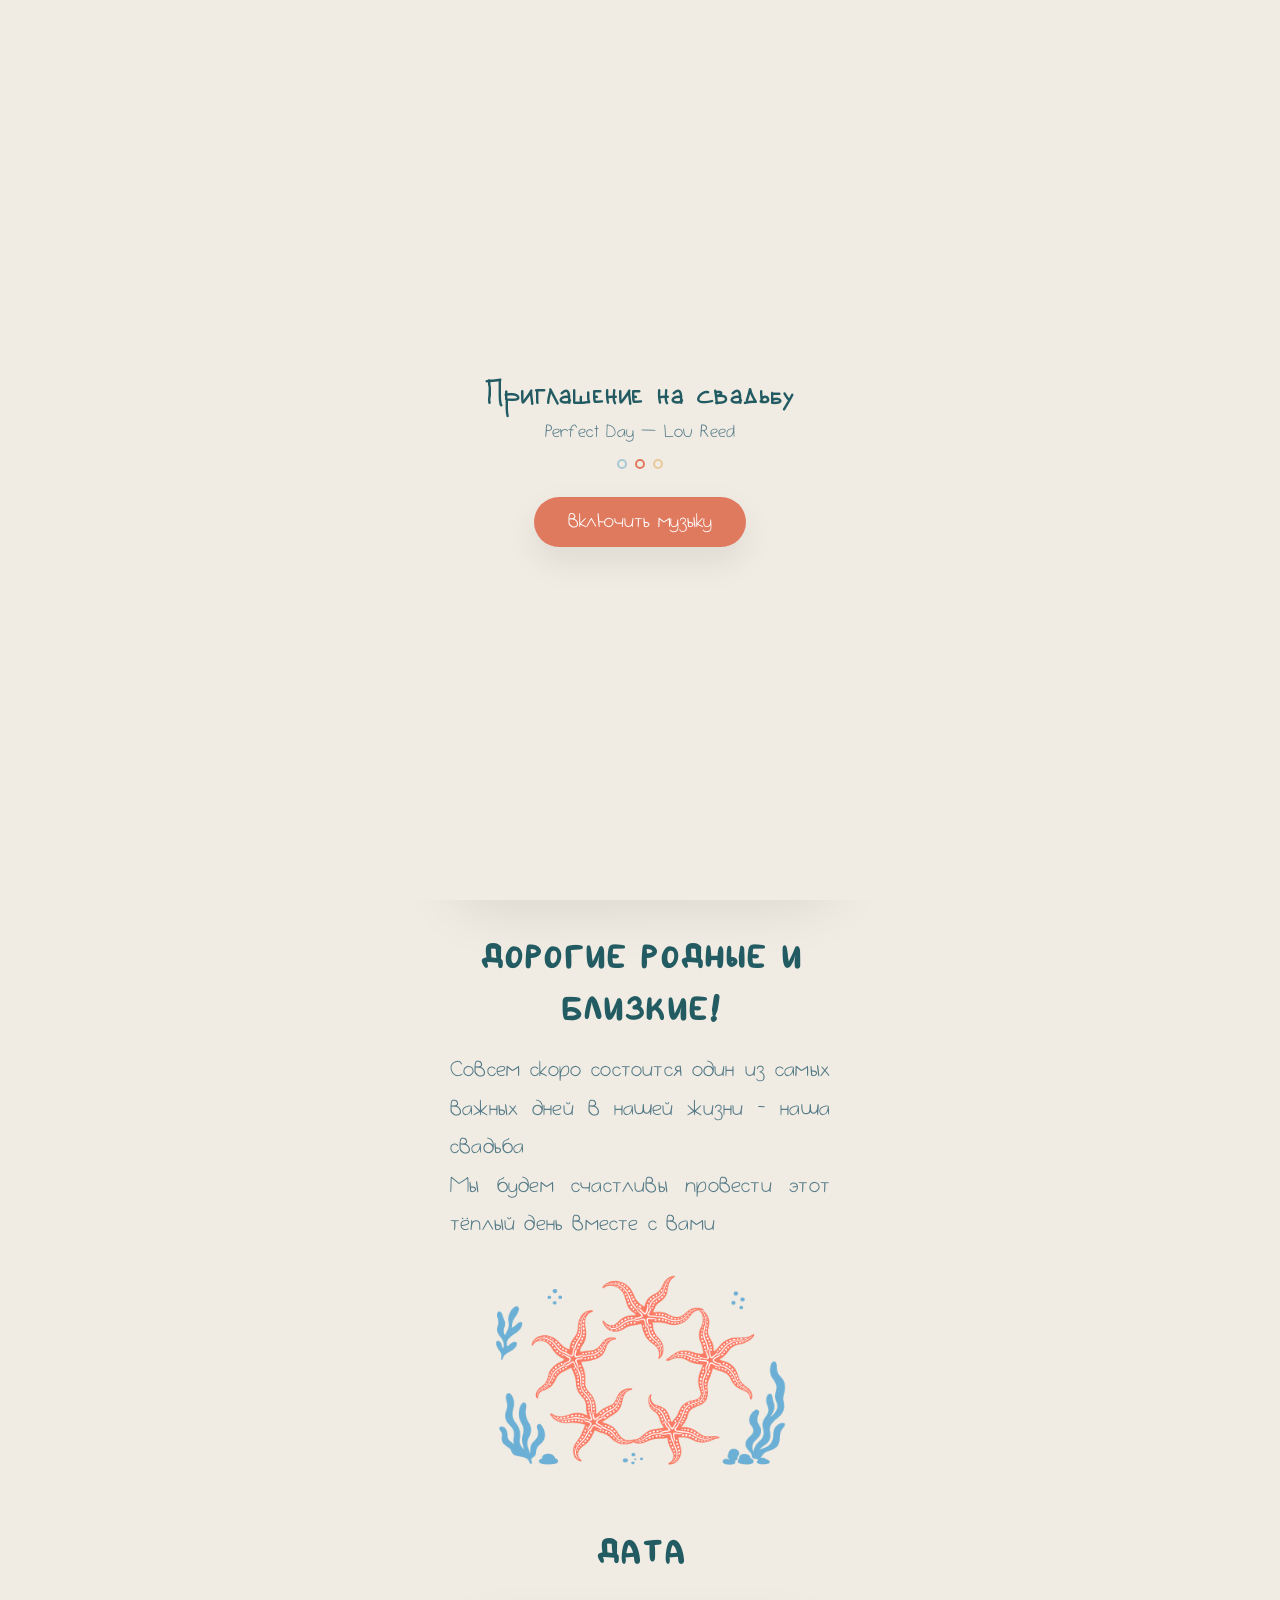
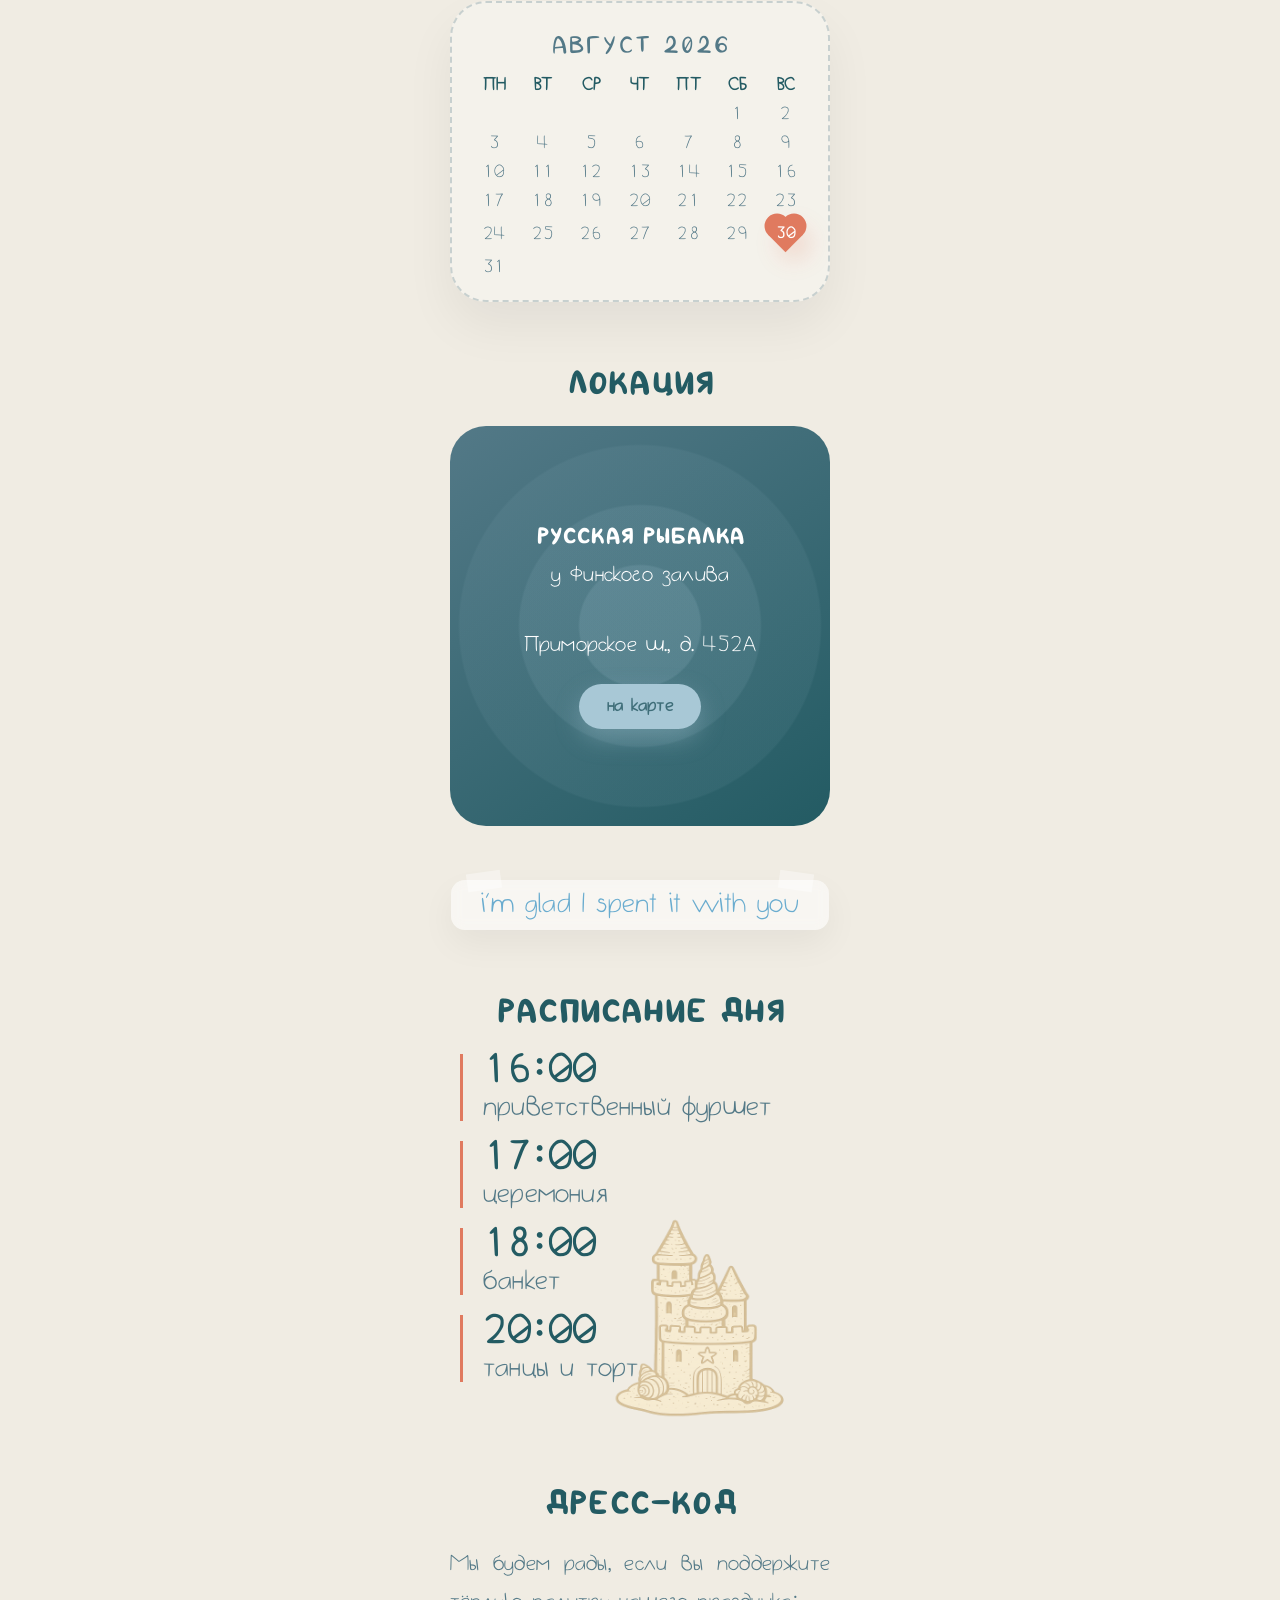
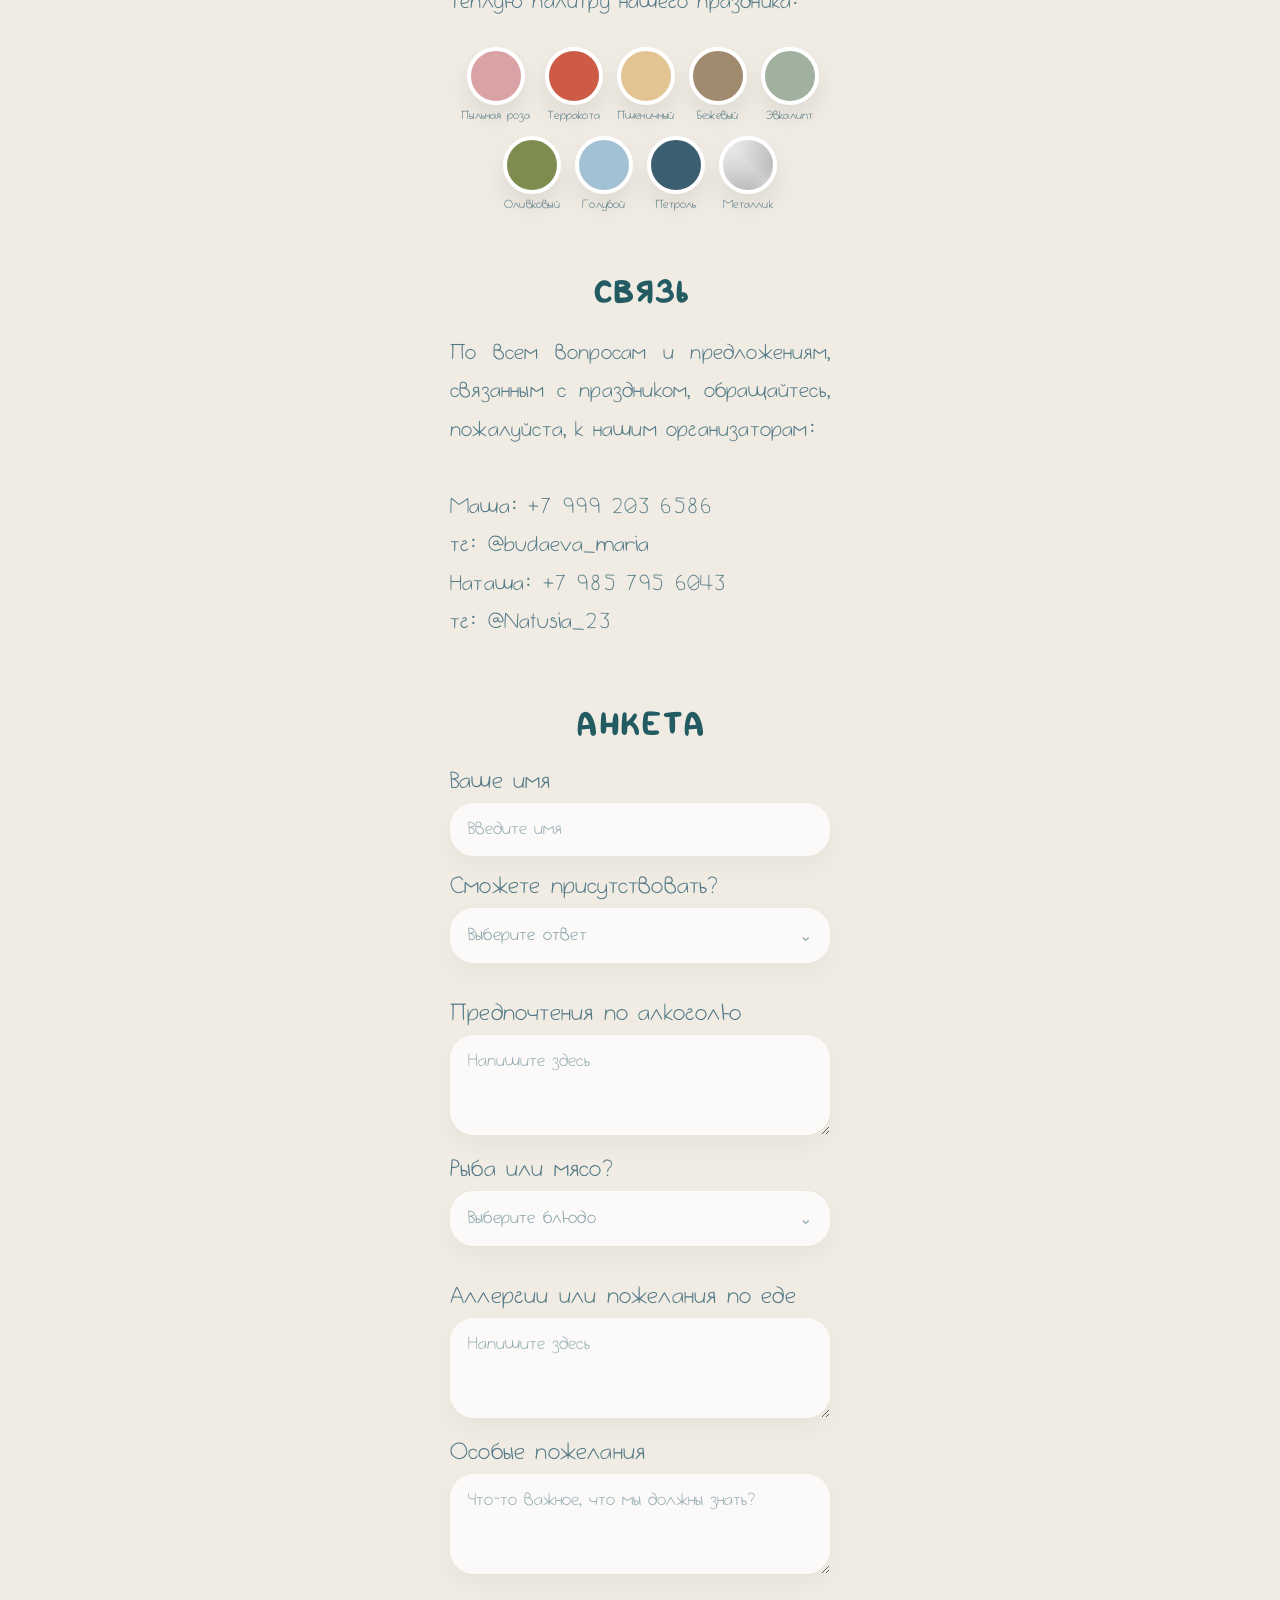
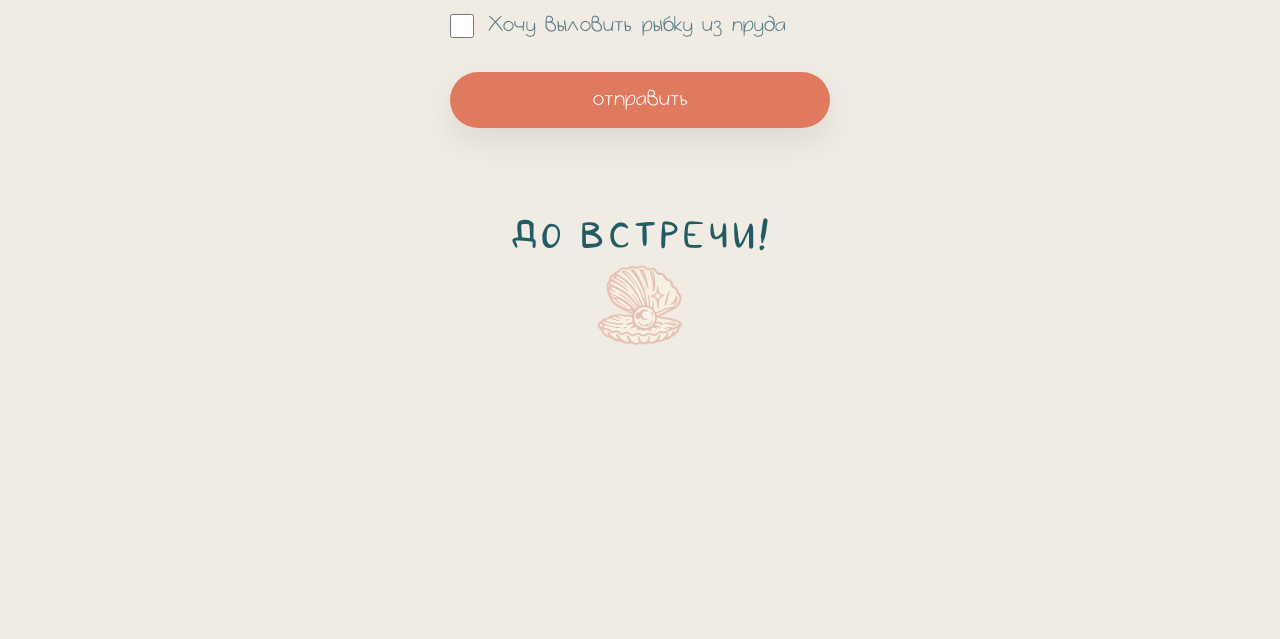
==== commit 838da3d2: "Update index.html" ====
--- a/index.html
+++ b/index.html
@@ -283,10 +283,70 @@
 
     /* ---- canvas ---- */
     .canvas {
-      max-width: 430px; margin: auto;
-      padding: 40px 22px 120px;
-      position: relative; z-index: 5;
-    }
+  max-width: 430px;
+  margin: auto;
+  padding: 40px 22px 120px;
+  position: relative;
+  z-index: 5;
+}
+
+/* Для экранов шире 500px */
+@media (min-width: 500px) {
+  .canvas {
+    max-width: 600px;
+    padding: 60px 40px 140px;
+  }
+  .main-title {
+    font-size: 90px;
+  }
+  .section-title {
+    font-size: 60px;
+  }
+  .text-justify {
+    font-size: 26px;
+  }
+  .calendar {
+    font-size: 22px;
+  }
+  .location h3 {
+    font-size: 44px;
+  }
+  .location p {
+    font-size: 28px;
+  }
+  .timeline .time {
+    font-size: 40px;
+  }
+  .timeline .event {
+    font-size: 28px;
+  }
+  .footer-title {
+    font-size: 80px;
+  }
+  .polaroid {
+    padding: 24px 24px 36px;
+  }
+  .photo-caption {
+    font-size: 38px;
+  }
+  .tape-divider {
+    font-size: 34px;
+  }
+}
+
+/* Для очень больших экранов (планшеты, большие телефоны) */
+@media (min-width: 768px) {
+  .canvas {
+    max-width: 500px;
+    padding: 80px 60px 160px;
+  }
+  .main-title {
+    font-size: 110px;
+  }
+  .section-title {
+    font-size: 72px;
+  }
+}
 
     /* ---- tape ---- */
     .tape {
@@ -502,12 +562,13 @@
     }
     .color {
       width: 58px; height: 58px; border-radius: 50%;
-      border: 4px solid rgba(255,255,255,0.8);
+      border: 4px solid rgba(255,255,255,1);
       box-shadow: 0 12px 24px rgba(0,0,0,0.08);
       cursor: pointer; transition: 0.35s ease;
       position: relative; overflow: hidden;
       text-decoration: none;
     }
+	
     .color:hover { transform: translateY(-4px) scale(1.06); }
     .color::after {
       content: '\2661'; position: absolute; inset: 0;
@@ -693,12 +754,30 @@
     rgba(83, 121, 135, 0.05)
   );
   border: 2px solid rgba(168, 200, 214, 0.5);
-  box-shadow: 
-    inset 0 -5px 15px rgba(168, 200, 214, 0.1),
-    0 0 20px rgba(168, 200, 214, 0.05);
+  box-shadow: inset 0 -5px 15px rgba(168, 200, 214, 0.1), 0 0 20px rgba(168, 200, 214, 0.05);
   animation: floatUp linear infinite;
   opacity: 0;
-  backdrop-filter: blur(1px);
+  will-change: transform, opacity;
+  transform: translateZ(0);
+  backface-visibility: hidden;
+}
+
+/* Упрощаем keyframes – только вертикальное смещение */
+@keyframes floatUp {
+  0% {
+    transform: translateY(0);
+    opacity: 0;
+  }
+  10% {
+    opacity: 0.7;
+  }
+  90% {
+    opacity: 0.7;
+  }
+  100% {
+    transform: translateY(-110vh);
+    opacity: 0;
+  }
 }
 
 /* Блик на пузырьке для реалистичности */
@@ -927,6 +1006,51 @@
   .main-title { font-size: 44px; }
   .section-title { font-size: 32px; }
   .text-justify { font-size: 18px; }
+}
+
+/* Принудительная светлая тема для Samsung Internet и других браузеров */
+@media (prefers-color-scheme: dark) {
+  html, body, .loader, .canvas, .section, .polaroid, .calendar-wrap,
+  .location, .tape-divider, .footer, .form, .input, .textarea,
+  .custom-select, .select-options, .select-option, .vinyl-player,
+  .player-text, .bg-doodle, .bubbles-bg {
+    background-color: #f0ece3 !important;
+    color: #537987 !important;
+    border-color: #537987 !important;
+  }
+  /* Переопределяем все фоновые элементы, где использовались белые/светлые тона */
+  .polaroid {
+    background: #f8f3eb !important;
+  }
+  .tape-divider {
+    background: rgba(255,255,255,0.55) !important;
+    backdrop-filter: blur(6px);
+  }
+  .player-text {
+    background: rgba(255,255,255,0.85) !important;
+  }
+  .input, .textarea, .custom-select {
+    background: rgba(255,255,255,0.75) !important;
+  }
+  .select-options {
+    background: rgba(255,255,255,0.92) !important;
+  }
+  .location {
+    background: linear-gradient(145deg, var(--sea-smoke), var(--deep-teal)) !important;
+    color: white !important;
+  }
+  .location h3, .location p, .map-btn {
+    color: white !important;
+  }
+  .map-btn {
+    background: #A8C8D6 !important;
+    color: #3F6E79 !important;
+  }
+  .vinyl {
+    /* сохраняем оригинальный вид винила */
+    background: radial-gradient(circle at 30% 30%, #2a2a2a, #1a1a1a, #0d0d0d, #1a1a1a, #2a2a2a) !important;
+  }
+  /* Добавьте другие элементы по необходимости */
 }
   </style>
 </head>
@@ -1043,7 +1167,7 @@
   </div>
 </section>
 
-  <div class="tape-divider">i'm glad I spent it with you</div>
+  <div class="tape-divider reveal">i'm glad I spent it with you</div>
 
   <section class="section reveal">
     <h2 class="section-title">Расписание дня</h2>
@@ -1201,11 +1325,19 @@
 
 function enterSite() {
   loader.classList.add('hidden');
-  document.body.classList.remove('no-scroll'); // разрешаем прокрутку
-  window.scrollTo(0, 0); // сбрасываем прокрутку в самое начало
+  document.body.classList.remove('no-scroll');
+  window.scrollTo(0, 0);
   music.volume = 0.3;
   music.play();
   vinyl.classList.remove('paused');
+
+  // Сброс и повторная активация анимации
+  setTimeout(() => {
+    // Удаляем класс active у всех секций
+    document.querySelectorAll('.reveal').forEach(el => el.classList.remove('active'));
+    // Запускаем проверку заново
+    revealOnScroll();
+  }, 100);
 }
 
   function toggleMusic() {
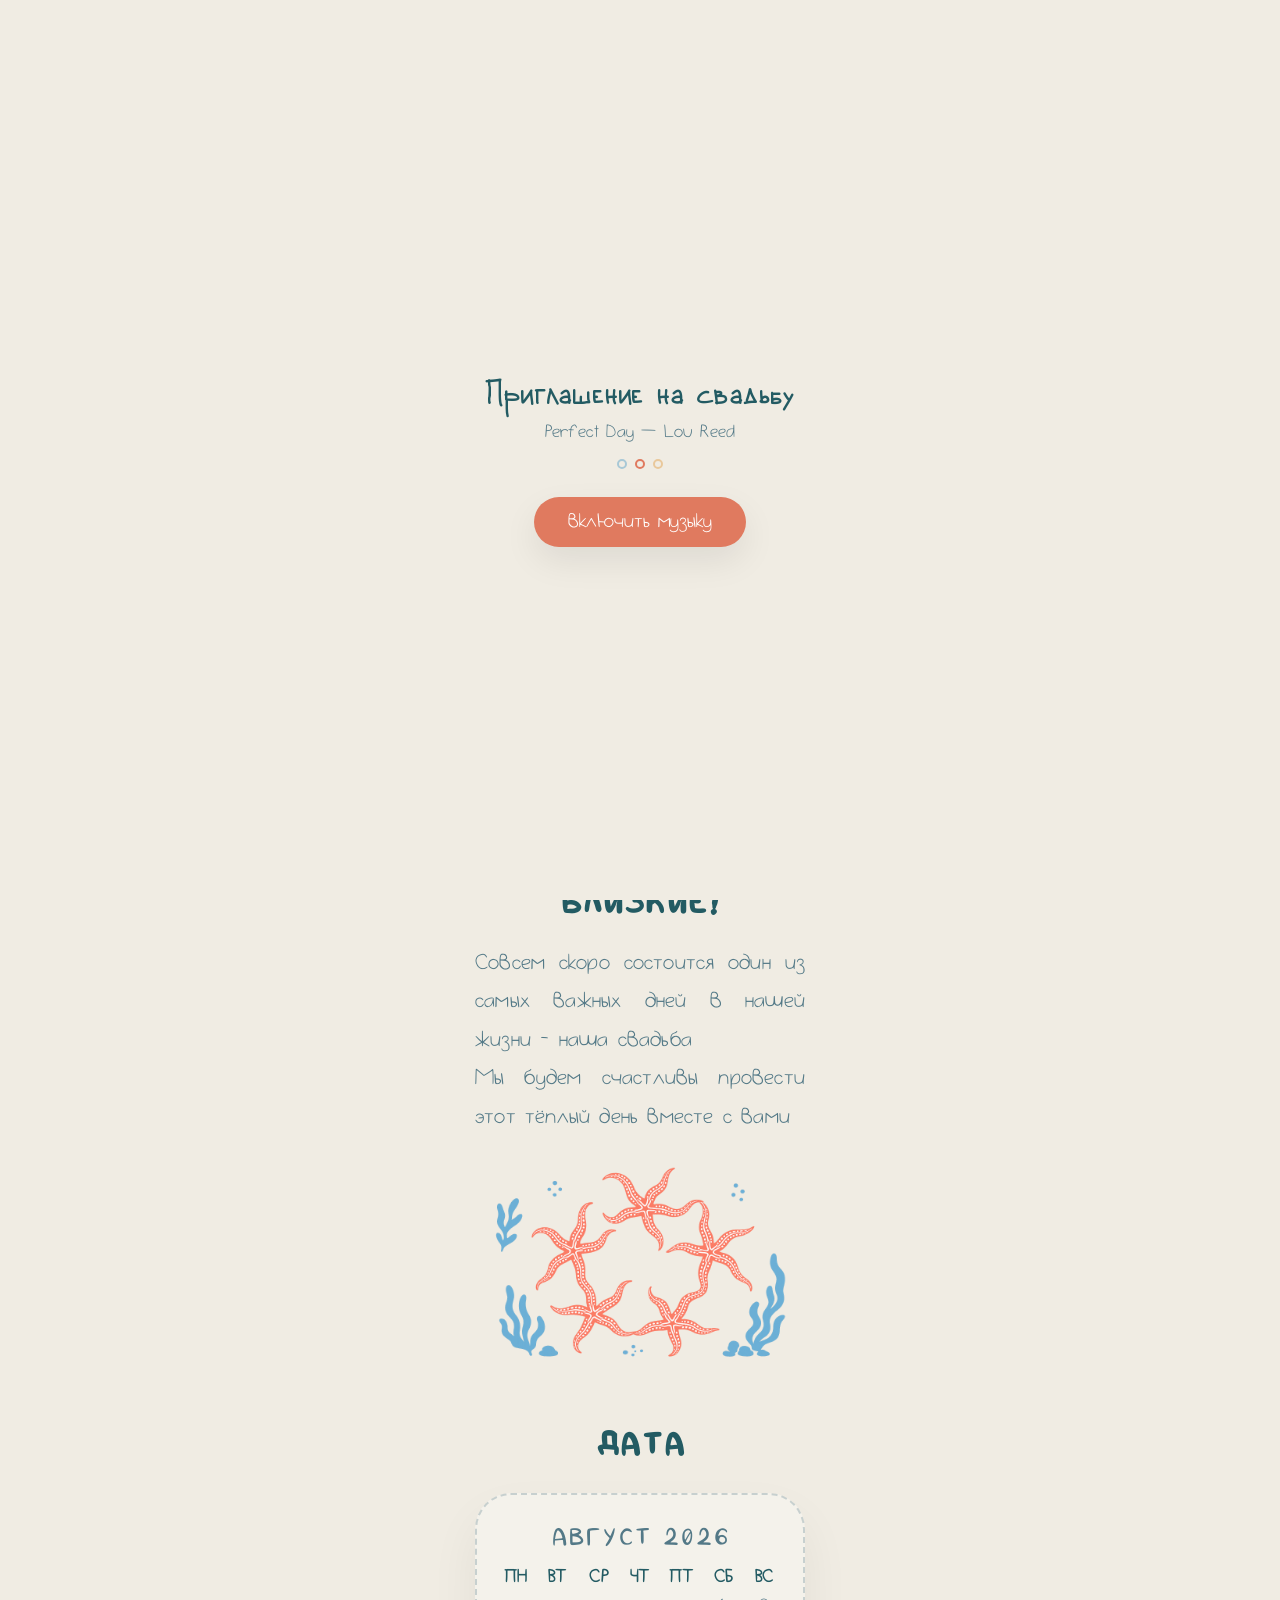
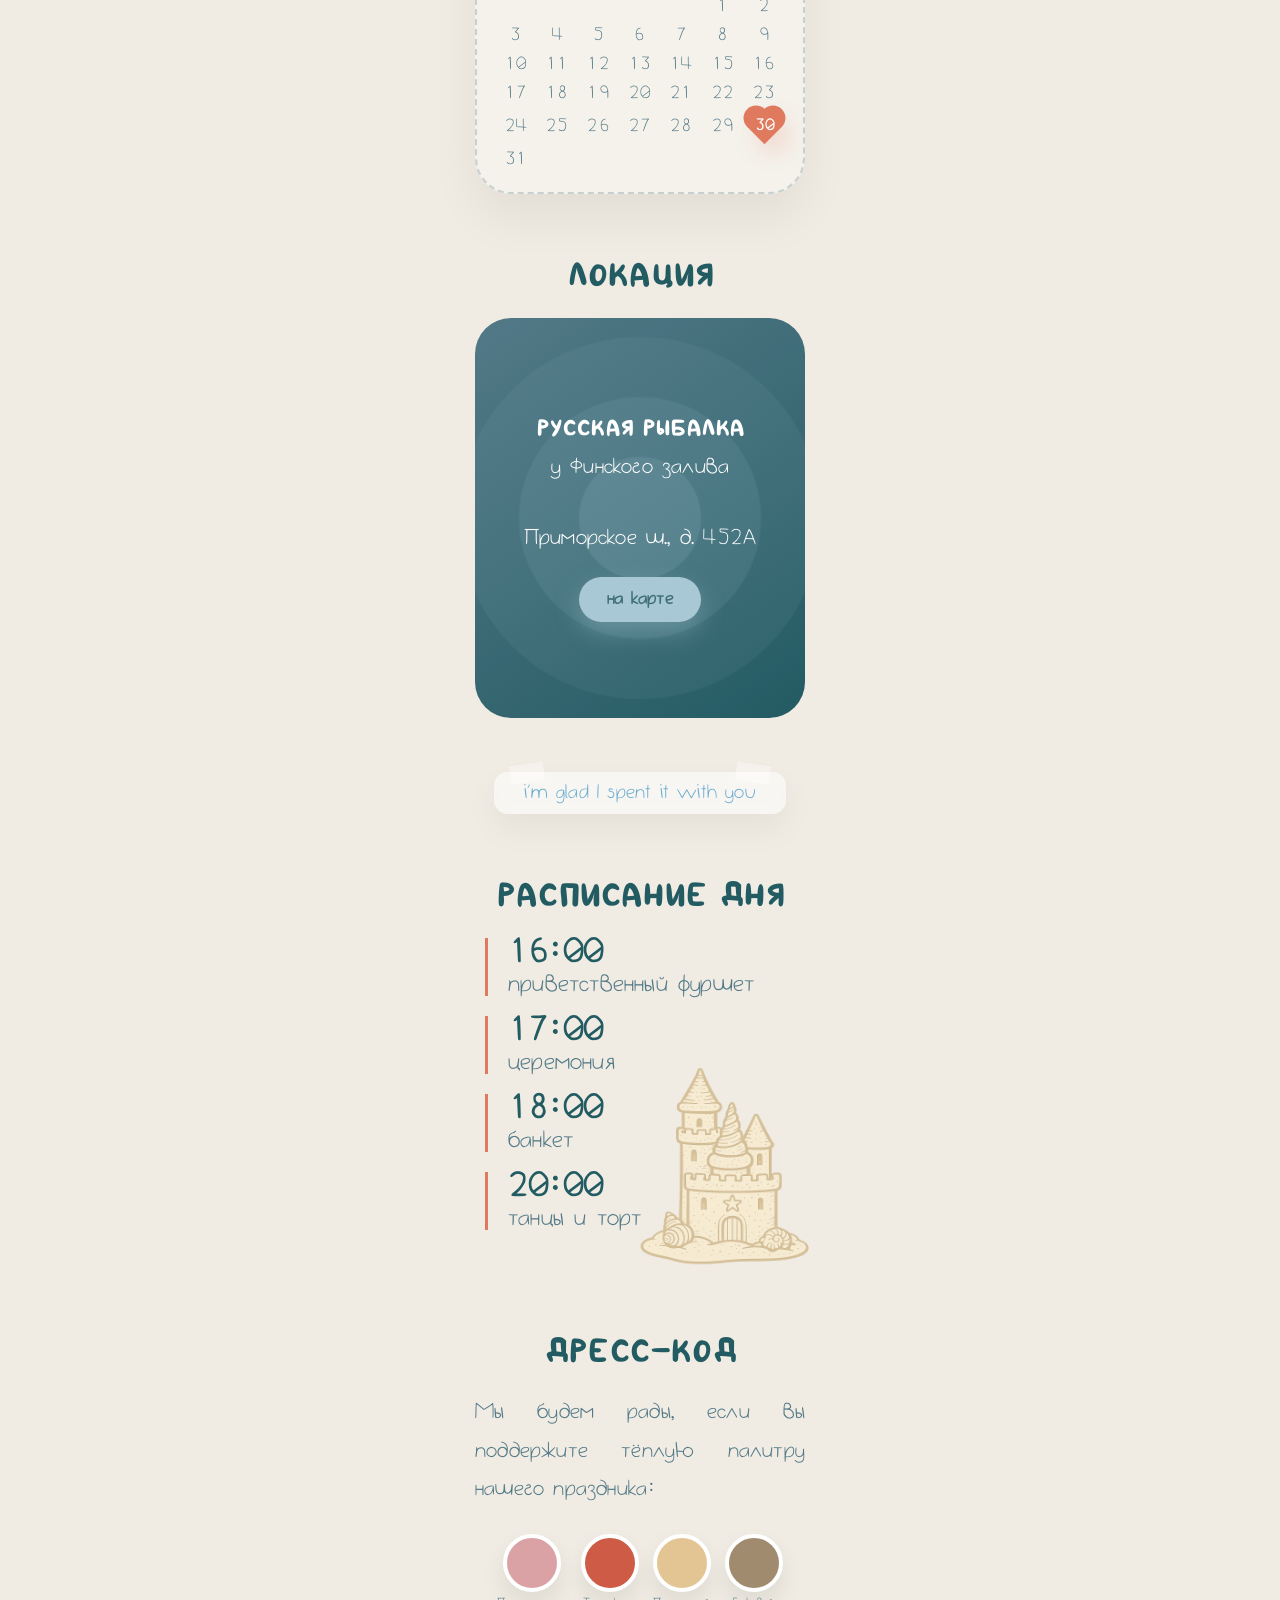
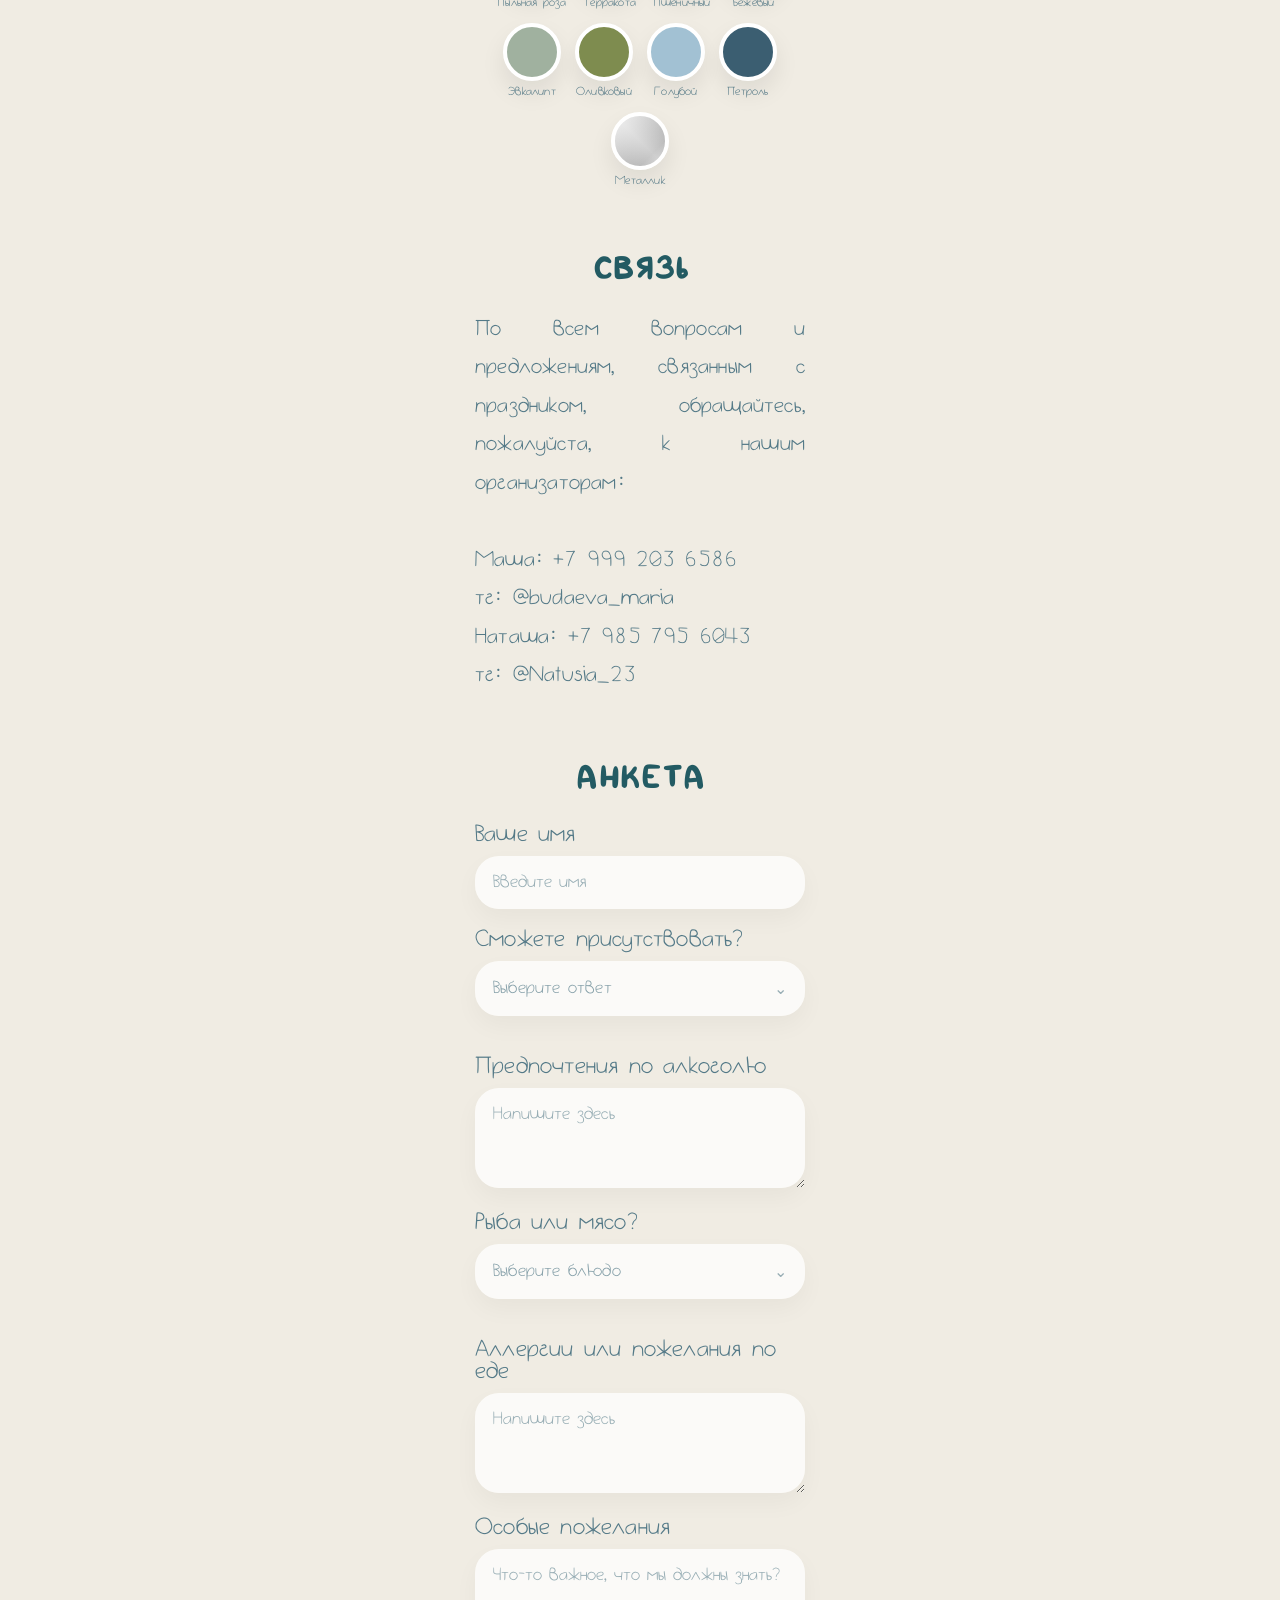
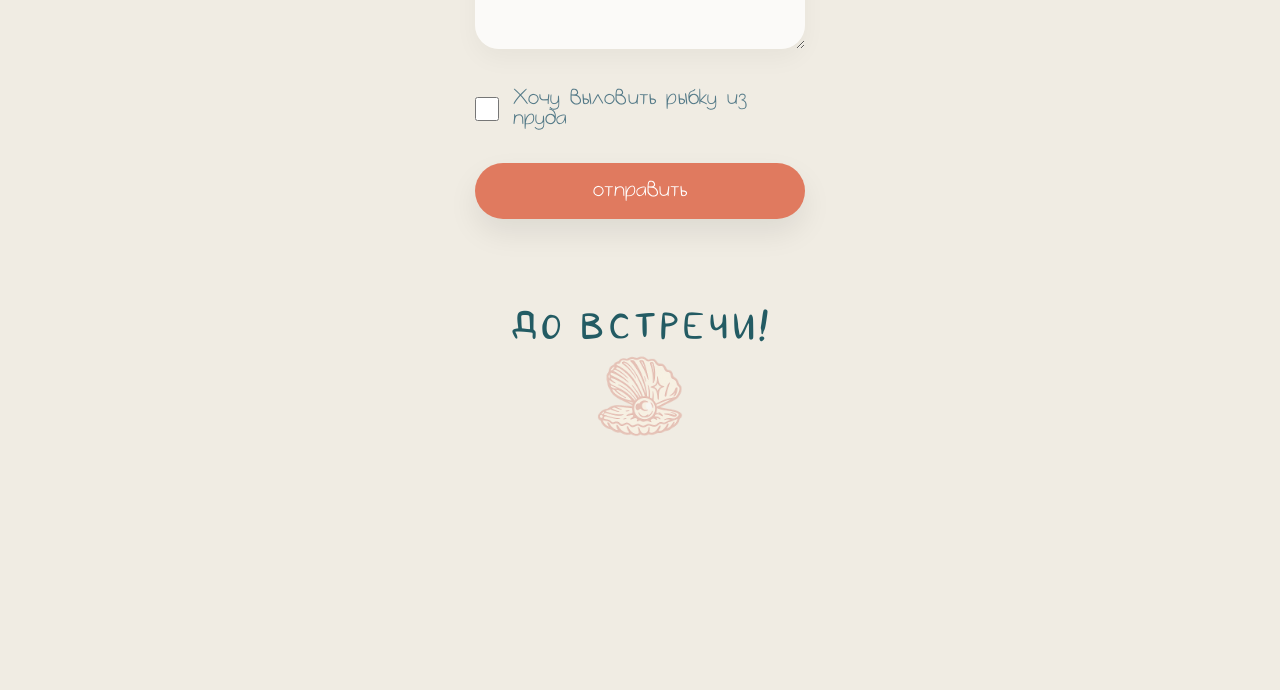
==== commit 85a61782: "Update index.html" ====
--- a/index.html
+++ b/index.html
@@ -283,70 +283,10 @@
 
     /* ---- canvas ---- */
     .canvas {
-  max-width: 430px;
-  margin: auto;
-  padding: 40px 22px 120px;
-  position: relative;
-  z-index: 5;
-}
-
-/* Для экранов шире 500px */
-@media (min-width: 500px) {
-  .canvas {
-    max-width: 600px;
-    padding: 60px 40px 140px;
-  }
-  .main-title {
-    font-size: 90px;
-  }
-  .section-title {
-    font-size: 60px;
-  }
-  .text-justify {
-    font-size: 26px;
-  }
-  .calendar {
-    font-size: 22px;
-  }
-  .location h3 {
-    font-size: 44px;
-  }
-  .location p {
-    font-size: 28px;
-  }
-  .timeline .time {
-    font-size: 40px;
-  }
-  .timeline .event {
-    font-size: 28px;
-  }
-  .footer-title {
-    font-size: 80px;
-  }
-  .polaroid {
-    padding: 24px 24px 36px;
-  }
-  .photo-caption {
-    font-size: 38px;
-  }
-  .tape-divider {
-    font-size: 34px;
-  }
-}
-
-/* Для очень больших экранов (планшеты, большие телефоны) */
-@media (min-width: 768px) {
-  .canvas {
-    max-width: 500px;
-    padding: 80px 60px 160px;
-  }
-  .main-title {
-    font-size: 110px;
-  }
-  .section-title {
-    font-size: 72px;
-  }
-}
+      max-width: 430px; margin: auto;
+      padding: 40px 22px 120px;
+      position: relative; z-index: 5;
+    }
 
     /* ---- tape ---- */
     .tape {
@@ -363,7 +303,7 @@
       background: rgba(255,255,255,0.55);
       backdrop-filter: blur(6px);
       border-radius: 14px;
-      font-family: var(--font-divider), cursive; font-size: 28px;
+      font-family: var(--font-divider), cursive; font-size: 20px;
       color: #6AACCF; transform: rotate(-2deg);
       position: relative;
       box-shadow: 0 14px 34px rgba(0,0,0,0.05);
@@ -409,7 +349,7 @@
     }
     .photo-caption {
       margin-top: 18px;
-      font-family: var(--font-divider), cursive; font-size: 32px;
+      font-family: var(--font-divider), cursive; font-size: 20px;
       color: #6AACCF;
     }
 
@@ -568,7 +508,6 @@
       position: relative; overflow: hidden;
       text-decoration: none;
     }
-	
     .color:hover { transform: translateY(-4px) scale(1.06); }
     .color::after {
       content: '\2661'; position: absolute; inset: 0;
@@ -754,30 +693,12 @@
     rgba(83, 121, 135, 0.05)
   );
   border: 2px solid rgba(168, 200, 214, 0.5);
-  box-shadow: inset 0 -5px 15px rgba(168, 200, 214, 0.1), 0 0 20px rgba(168, 200, 214, 0.05);
+  box-shadow: 
+    inset 0 -5px 15px rgba(168, 200, 214, 0.1),
+    0 0 20px rgba(168, 200, 214, 0.05);
   animation: floatUp linear infinite;
   opacity: 0;
-  will-change: transform, opacity;
-  transform: translateZ(0);
-  backface-visibility: hidden;
-}
-
-/* Упрощаем keyframes – только вертикальное смещение */
-@keyframes floatUp {
-  0% {
-    transform: translateY(0);
-    opacity: 0;
-  }
-  10% {
-    opacity: 0.7;
-  }
-  90% {
-    opacity: 0.7;
-  }
-  100% {
-    transform: translateY(-110vh);
-    opacity: 0;
-  }
+  backdrop-filter: blur(1px);
 }
 
 /* Блик на пузырьке для реалистичности */
@@ -1001,56 +922,48 @@
 body.no-scroll {
   overflow: hidden;
 }
-@media (max-width: 380px) {
-  .canvas { padding: 20px 12px; }
-  .main-title { font-size: 44px; }
-  .section-title { font-size: 32px; }
-  .text-justify { font-size: 18px; }
-}
-
-/* Принудительная светлая тема для Samsung Internet и других браузеров */
-@media (prefers-color-scheme: dark) {
-  html, body, .loader, .canvas, .section, .polaroid, .calendar-wrap,
-  .location, .tape-divider, .footer, .form, .input, .textarea,
-  .custom-select, .select-options, .select-option, .vinyl-player,
-  .player-text, .bg-doodle, .bubbles-bg {
-    background-color: #f0ece3 !important;
-    color: #537987 !important;
-    border-color: #537987 !important;
+/* Базовые отступы для больших экранов */
+.canvas {
+  max-width: 430px;
+  margin: auto;
+  padding: 50px 50px 120px;  /* верх, бока, низ */
+  position: relative;
+  z-index: 5;
+}
+
+/* Планшеты и маленькие ноутбуки (600–768px) */
+@media (max-width: 768px) {
+  .canvas {
+    padding: 60px 60px 120px;
   }
-  /* Переопределяем все фоновые элементы, где использовались белые/светлые тона */
-  .polaroid {
-    background: #f8f3eb !important;
+}
+
+/* Телефоны среднего размера (480–600px) */
+@media (max-width: 600px) {
+  .canvas {
+    padding: 50px 50px 100px;
   }
-  .tape-divider {
-    background: rgba(255,255,255,0.55) !important;
-    backdrop-filter: blur(6px);
+}
+
+/* Телефоны до 480px (включая iPhone SE) */
+@media (max-width: 480px) {
+  .canvas {
+    padding: 40px 40px 80px;
   }
-  .player-text {
-    background: rgba(255,255,255,0.85) !important;
+}
+
+/* Очень узкие экраны (до 400px) */
+@media (max-width: 400px) {
+  .canvas {
+    padding: 30px 30px 70px;
   }
-  .input, .textarea, .custom-select {
-    background: rgba(255,255,255,0.75) !important;
+}
+
+/* Для совсем крошечных (до 360px) – подстраховка */
+@media (max-width: 360px) {
+  .canvas {
+    padding: 20px 20px 60px;
   }
-  .select-options {
-    background: rgba(255,255,255,0.92) !important;
-  }
-  .location {
-    background: linear-gradient(145deg, var(--sea-smoke), var(--deep-teal)) !important;
-    color: white !important;
-  }
-  .location h3, .location p, .map-btn {
-    color: white !important;
-  }
-  .map-btn {
-    background: #A8C8D6 !important;
-    color: #3F6E79 !important;
-  }
-  .vinyl {
-    /* сохраняем оригинальный вид винила */
-    background: radial-gradient(circle at 30% 30%, #2a2a2a, #1a1a1a, #0d0d0d, #1a1a1a, #2a2a2a) !important;
-  }
-  /* Добавьте другие элементы по необходимости */
 }
   </style>
 </head>
@@ -1167,7 +1080,7 @@
   </div>
 </section>
 
-  <div class="tape-divider reveal">i'm glad I spent it with you</div>
+<div class="tape-divider reveal">i'm glad I spent it with you</div>
 
   <section class="section reveal">
     <h2 class="section-title">Расписание дня</h2>
@@ -1331,13 +1244,10 @@
   music.play();
   vinyl.classList.remove('paused');
 
-  // Сброс и повторная активация анимации
+  // 👇 пересчитываем видимость после исчезновения лоадера
   setTimeout(() => {
-    // Удаляем класс active у всех секций
-    document.querySelectorAll('.reveal').forEach(el => el.classList.remove('active'));
-    // Запускаем проверку заново
     revealOnScroll();
-  }, 100);
+  }, 300); // небольшая задержка для перерисовки
 }
 
   function toggleMusic() {
@@ -1410,6 +1320,3 @@
 </body>
 
 </html>
-
-
-
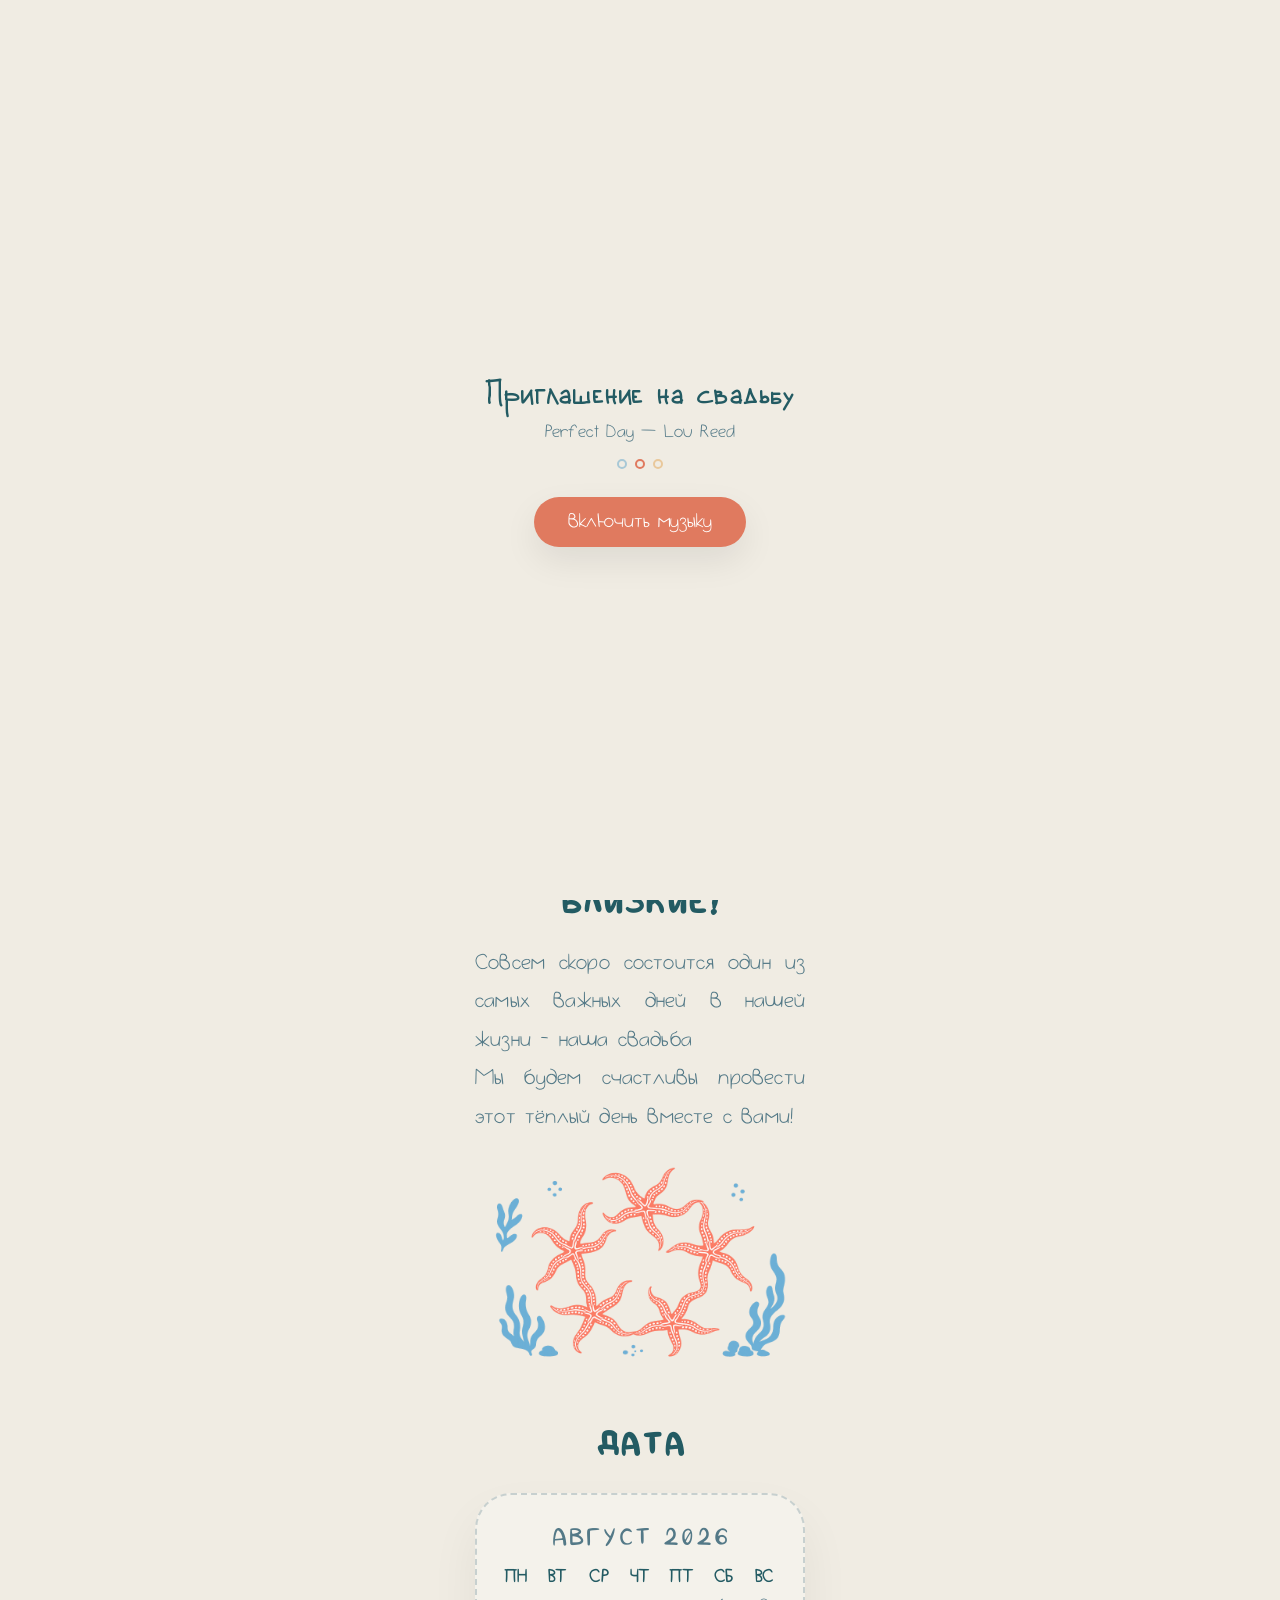
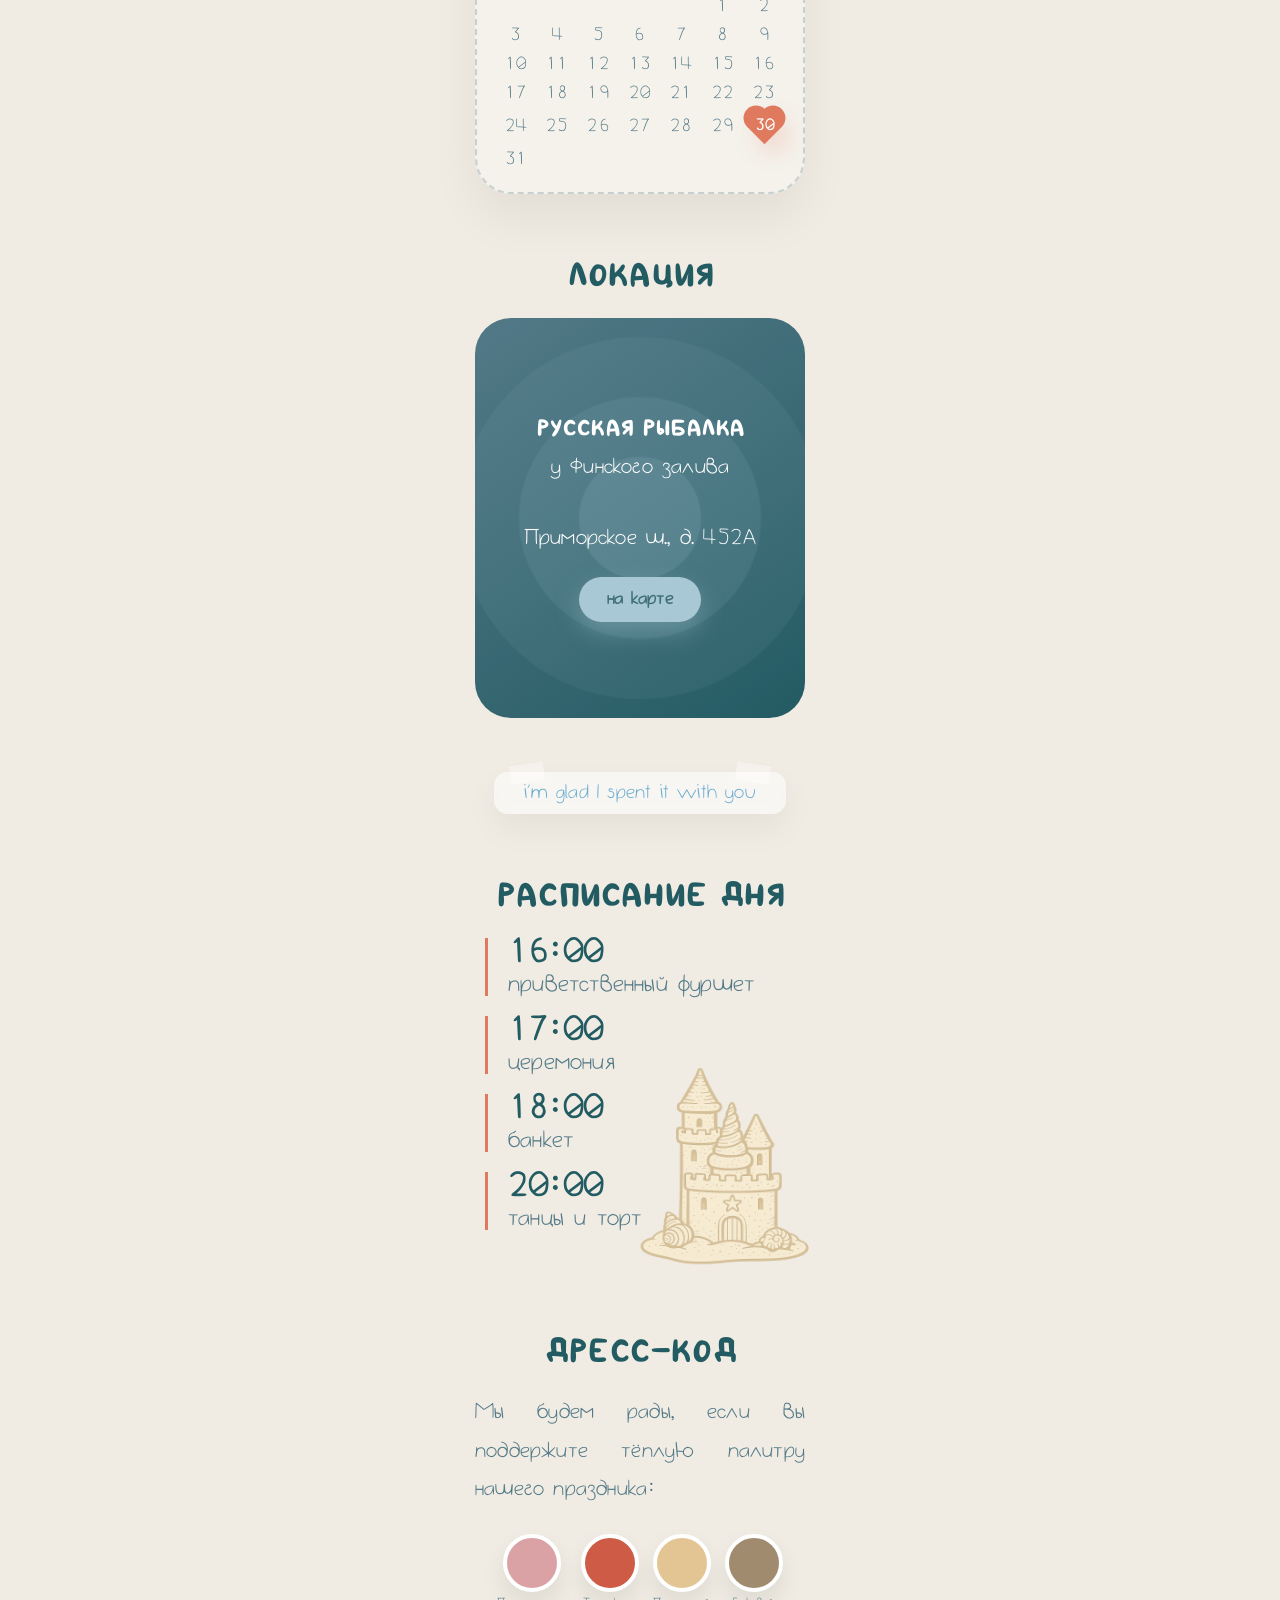
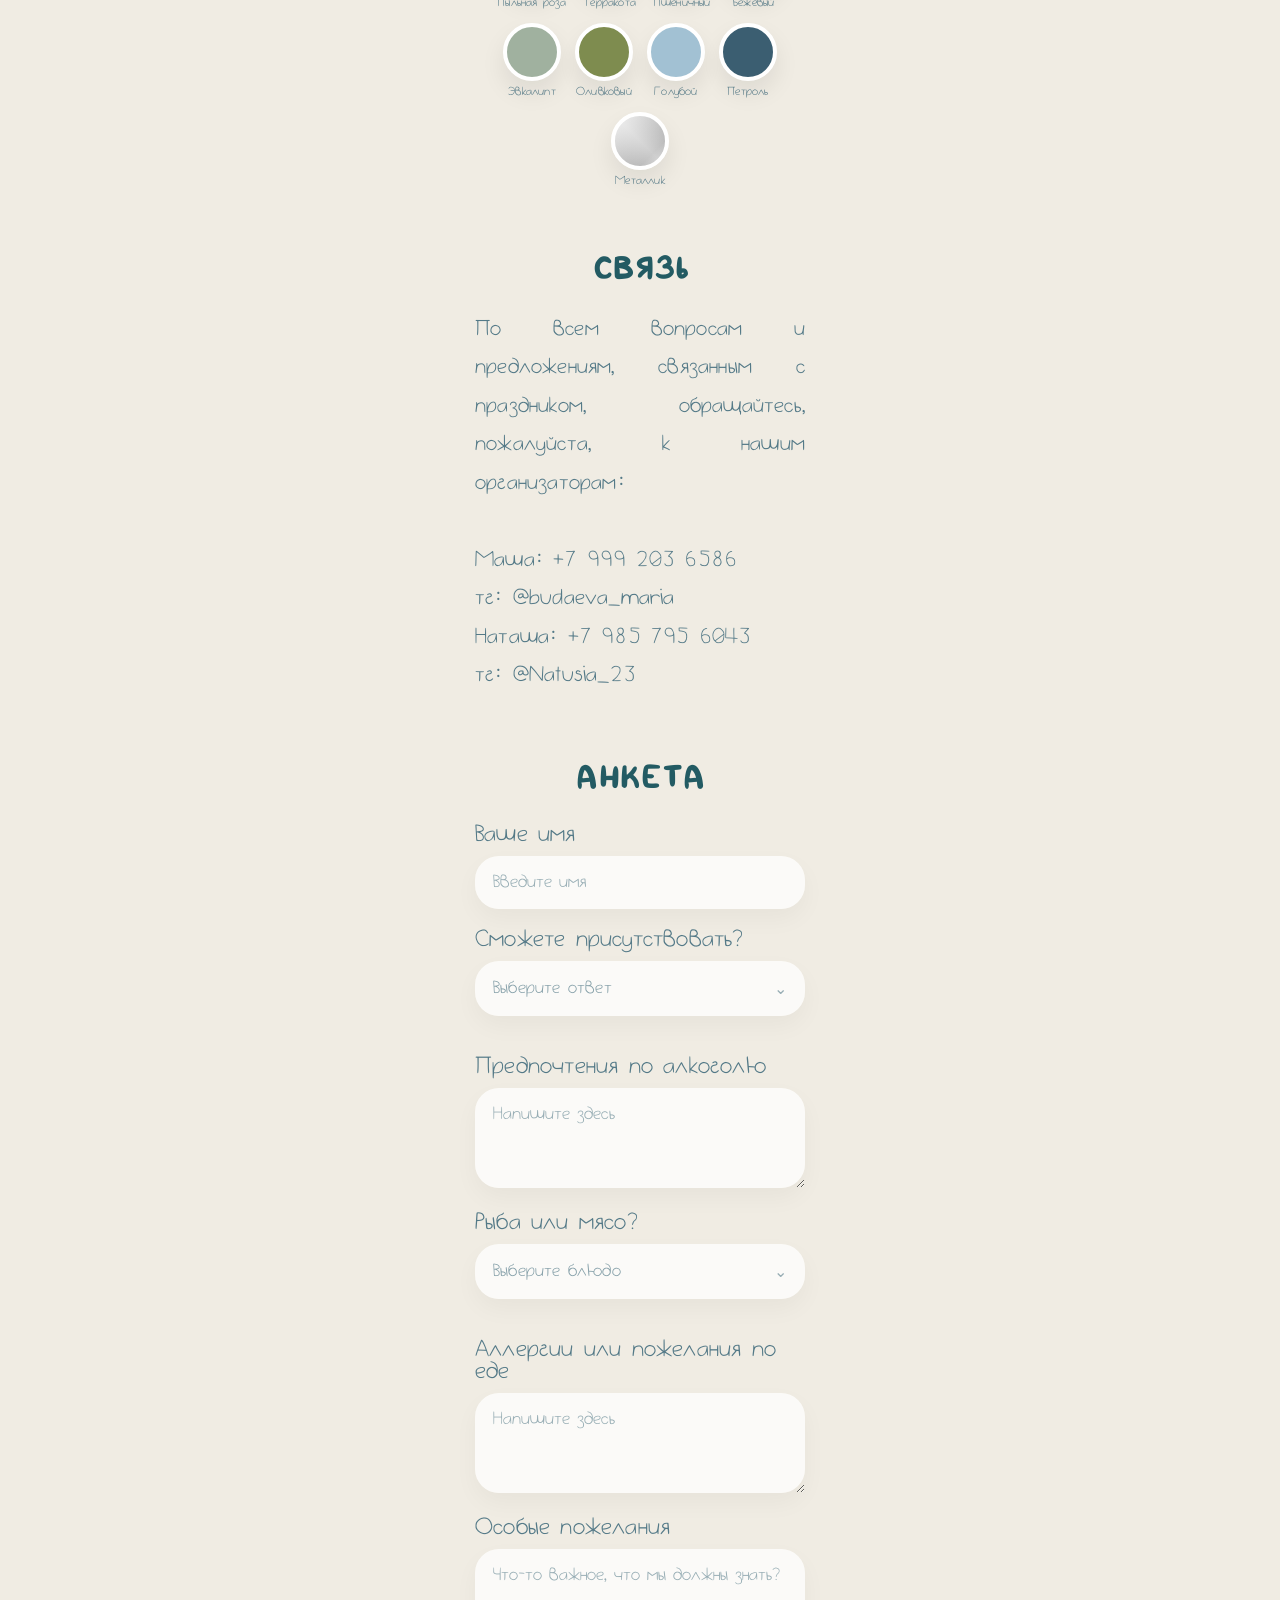
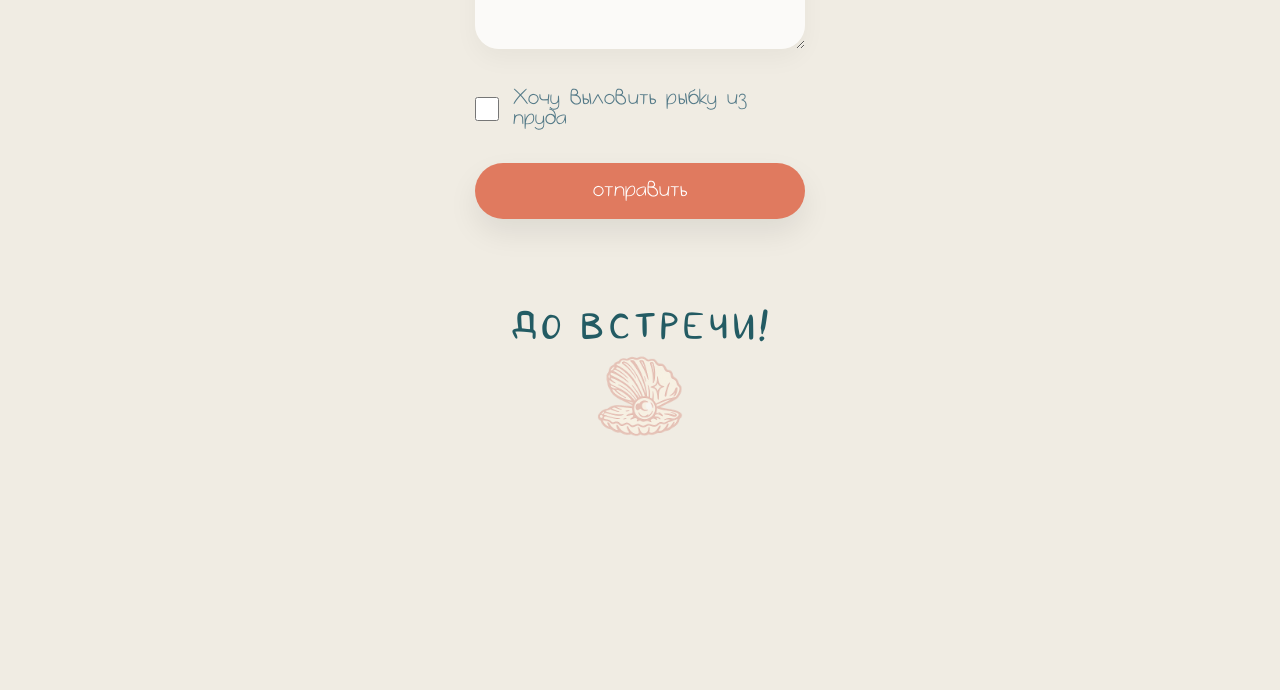
==== commit d469df88: "Update index.html" ====
--- a/index.html
+++ b/index.html
@@ -1044,7 +1044,7 @@
     <p class="text-justify">
       Совсем скоро состоится один из самых важных дней в нашей жизни - наша свадьба
       <br />
-      Мы будем счастливы провести этот тёплый день вместе с вами
+      Мы будем счастливы провести этот тёплый день вместе с вами!
     </p>
     <img class="section-doodle" src="stars2.png" alt="" />
   </section>
@@ -1111,39 +1111,39 @@
     <p class="text-justify">Мы будем рады, если вы поддержите тёплую палитру нашего праздника:</p>
     <div class="palette">
       <div class="palette-item">
-        <a class="color" style="background:#DAA2A5;" href="https://www.pinterest.com/search/pins/?q=blush+pink+wedding+guest+outfit" target="_blank"></a>
+        <a class="color" style="background:#DAA2A5;" href="https://www.pinterest.com/search/pins/?q=blush+pink+outfit" target="_blank"></a>
         <span class="color-label">Пыльная роза</span>
       </div>
       <div class="palette-item">
-        <a class="color" style="background:#cd5b45;" href="https://www.pinterest.com/search/pins/?q=terracotta+wedding+guest+outfit" target="_blank"></a>
+        <a class="color" style="background:#cd5b45;" href="https://www.pinterest.com/search/pins/?q=terracotta+outfit" target="_blank"></a>
         <span class="color-label">Терракота</span>
       </div>
       <div class="palette-item">
-        <a class="color" style="background:#E3C593;" href="https://www.pinterest.com/search/pins/?q=wheat+pale+yellow+wedding+guest+outfit" target="_blank"></a>
+        <a class="color" style="background:#E3C593;" href="https://www.pinterest.com/search/pins/?q=wheat+pale+yellow+outfit" target="_blank"></a>
         <span class="color-label">Пшеничный</span>
       </div>
       <div class="palette-item">
-        <a class="color" style="background:#A08B6E;" href="https://www.pinterest.com/search/pins/?q=beige+wedding+guest+outfit" target="_blank"></a>
+        <a class="color" style="background:#A08B6E;" href="https://www.pinterest.com/search/pins/?q=dark+beige+outfit" target="_blank"></a>
         <span class="color-label">Бежевый</span>
       </div>
       <div class="palette-item">
-        <a class="color" style="background:#A0B19F;" href="https://www.pinterest.com/search/pins/?q=eucalyptus+green+wedding+guest+outfit" target="_blank"></a>
+        <a class="color" style="background:#A0B19F;" href="https://www.pinterest.com/search/pins/?q=eucalyptus+green+outfit" target="_blank"></a>
         <span class="color-label">Эвкалипт</span>
       </div>
       <div class="palette-item">
-        <a class="color" style="background:#7E8C4F;" href="https://www.pinterest.com/search/pins/?q=olive+green+wedding+guest+outfit" target="_blank"></a>
+        <a class="color" style="background:#7E8C4F;" href="https://www.pinterest.com/search/pins/?q=olive+green+outfit" target="_blank"></a>
         <span class="color-label">Оливковый</span>
       </div>
       <div class="palette-item">
-        <a class="color" style="background:#A2C1D3;" href="https://www.pinterest.com/search/pins/?q=light+blue+wedding+guest+outfit" target="_blank"></a>
+        <a class="color" style="background:#A2C1D3;" href="https://www.pinterest.com/search/pins/?q=light+blue+outfit" target="_blank"></a>
         <span class="color-label">Голубой</span>
       </div>
       <div class="palette-item">
-        <a class="color" style="background:#3B5E71;" href="https://www.pinterest.com/search/pins/?q=teal+blue+wedding+guest+outfit" target="_blank"></a>
+        <a class="color" style="background:#3B5E71;" href="https://www.pinterest.com/search/pins/?q=teal+blue+outfit" target="_blank"></a>
         <span class="color-label">Петроль</span>
       </div>
       <div class="palette-item">
-        <a class="color metallic-color" href="https://www.pinterest.com/search/pins/?q=metallic+silver+wedding+guest+outfit" target="_blank"></a>
+        <a class="color metallic-color" href="https://www.pinterest.com/search/pins/?q=metallic+silver+outfit" target="_blank"></a>
         <span class="color-label">Металлик</span>
       </div>
     </div>
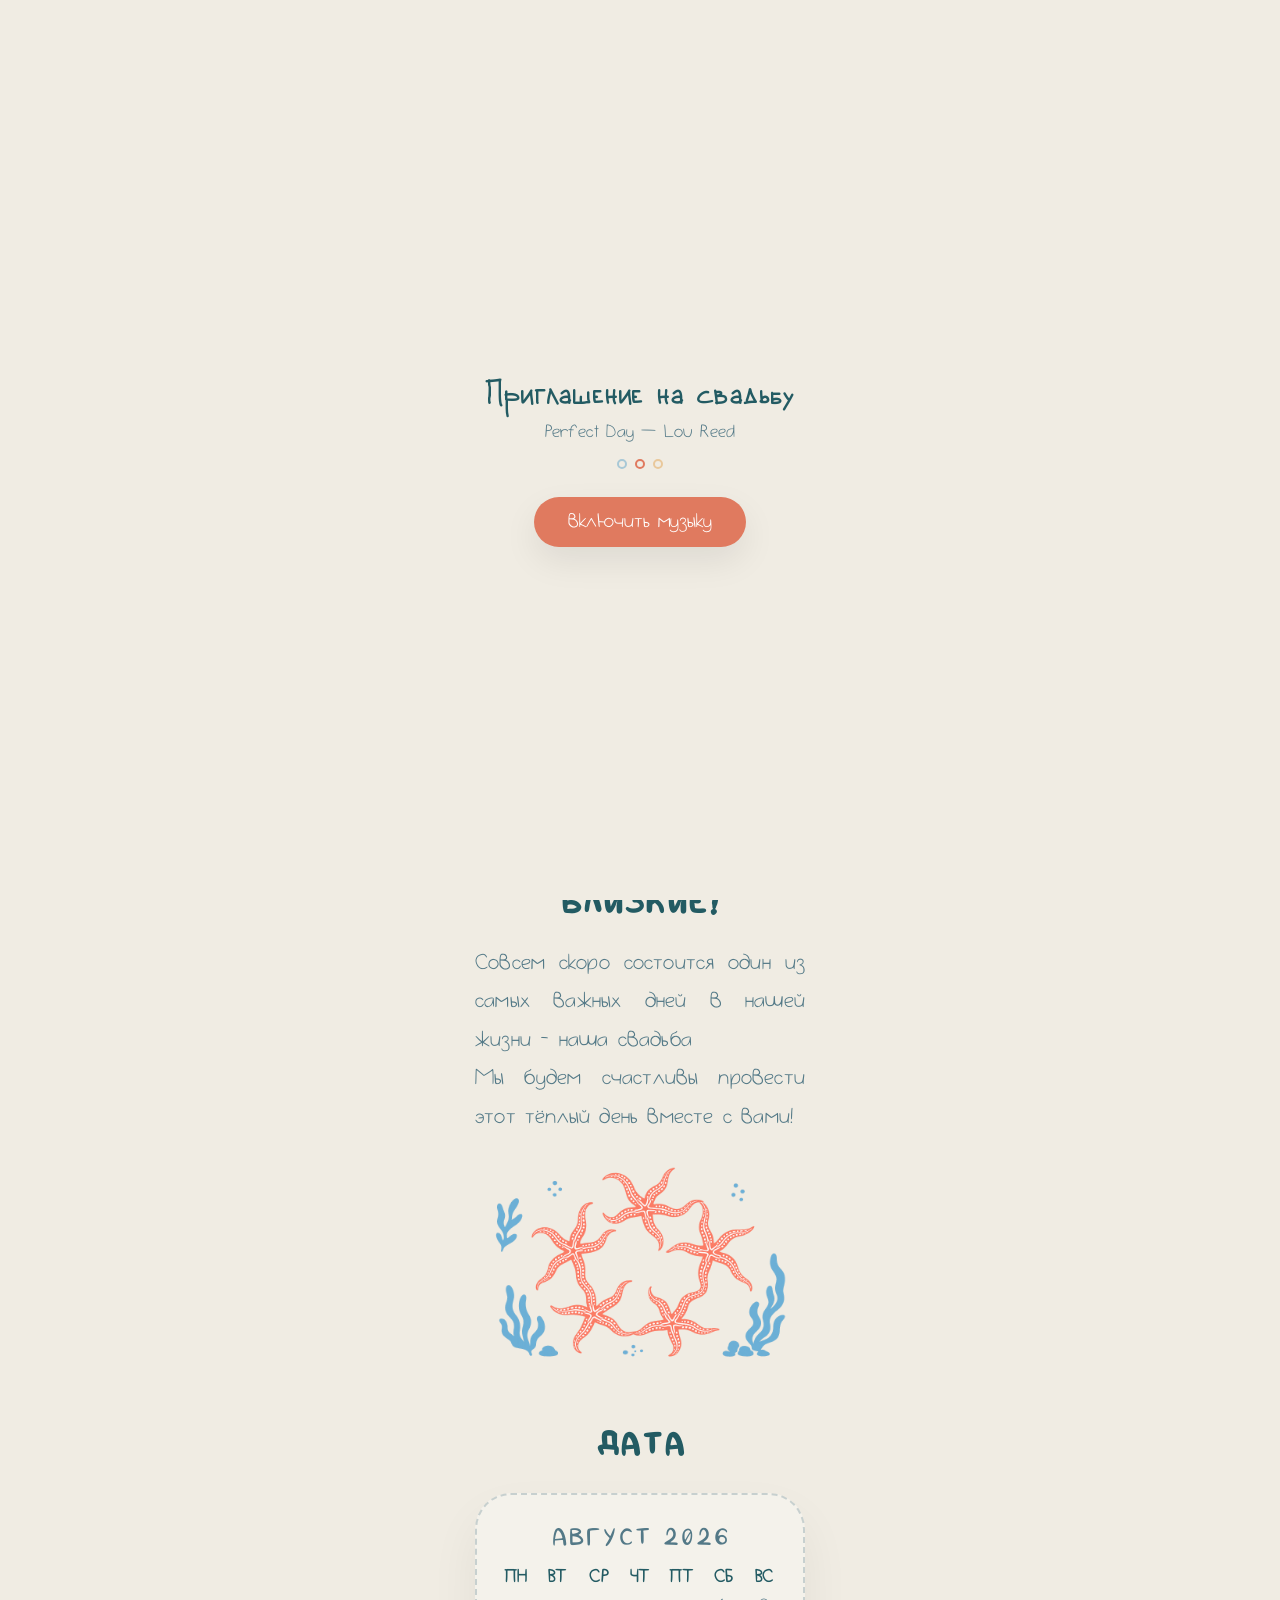
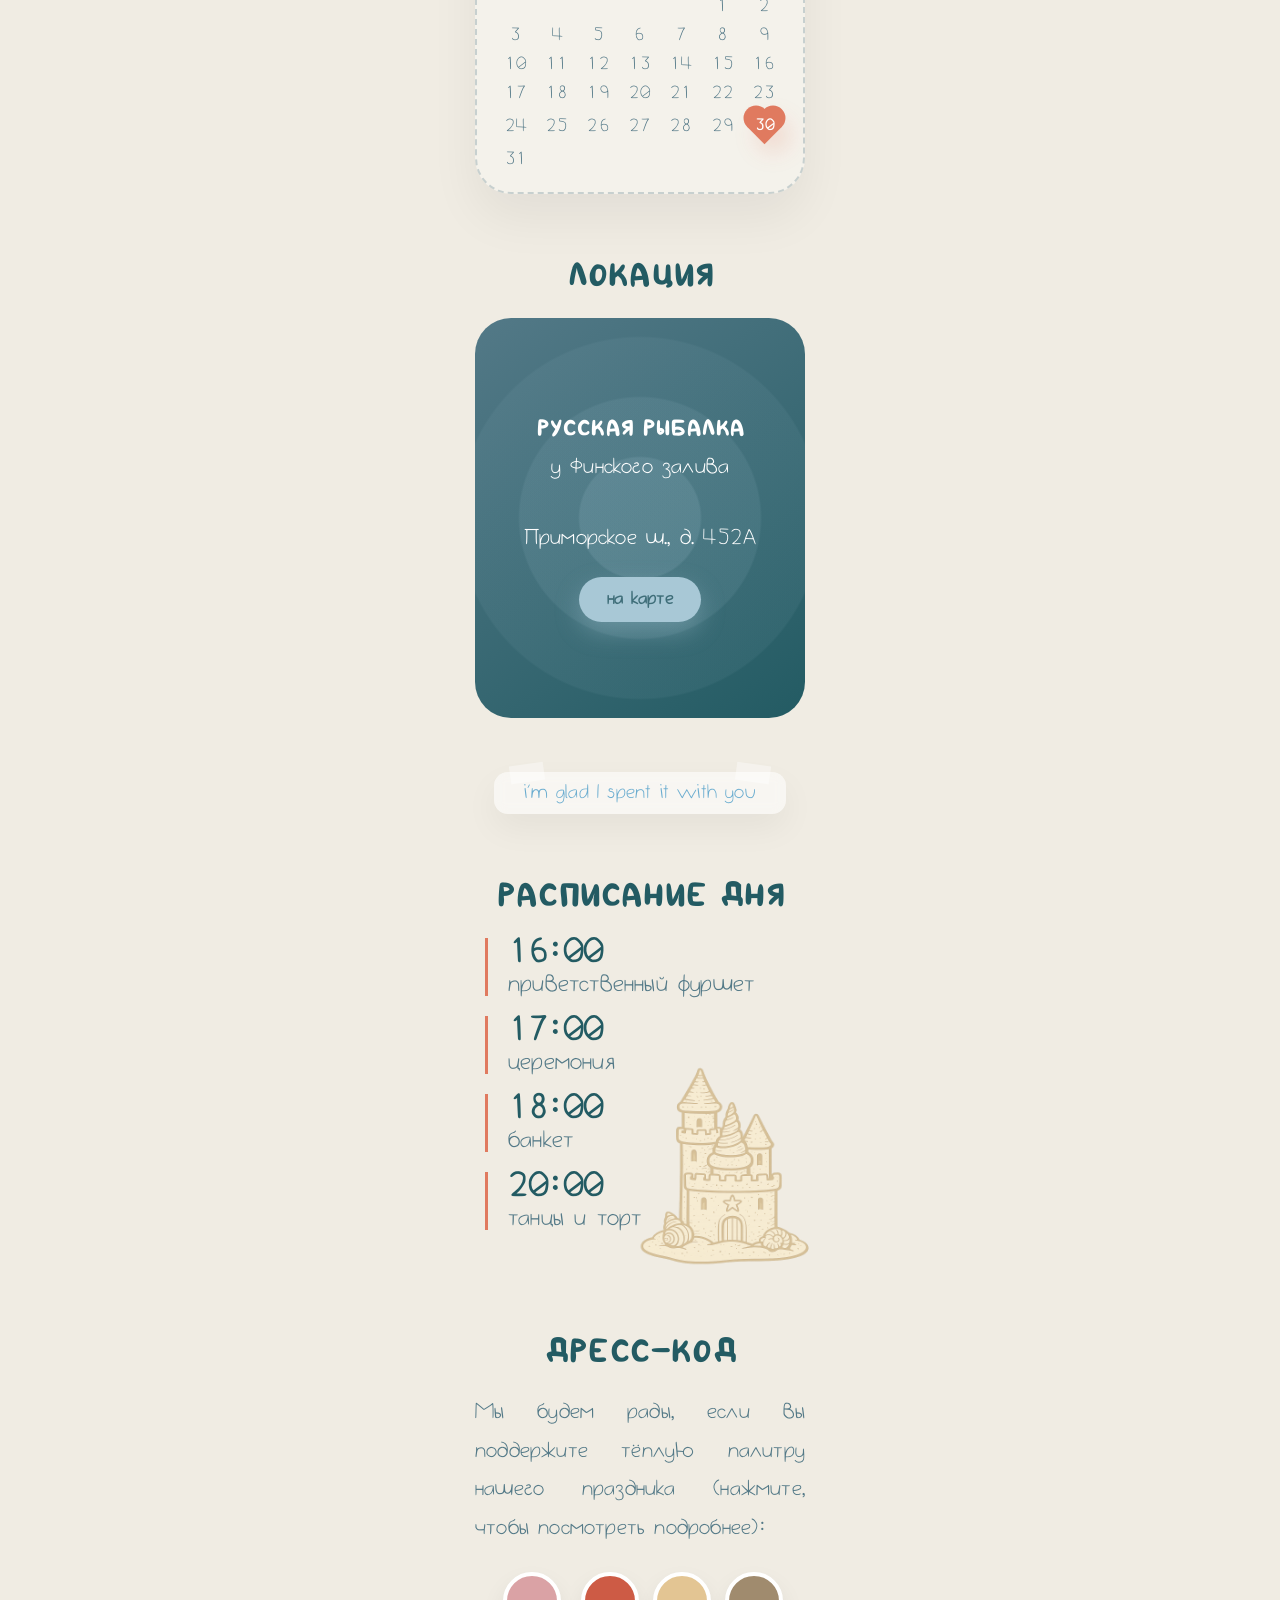
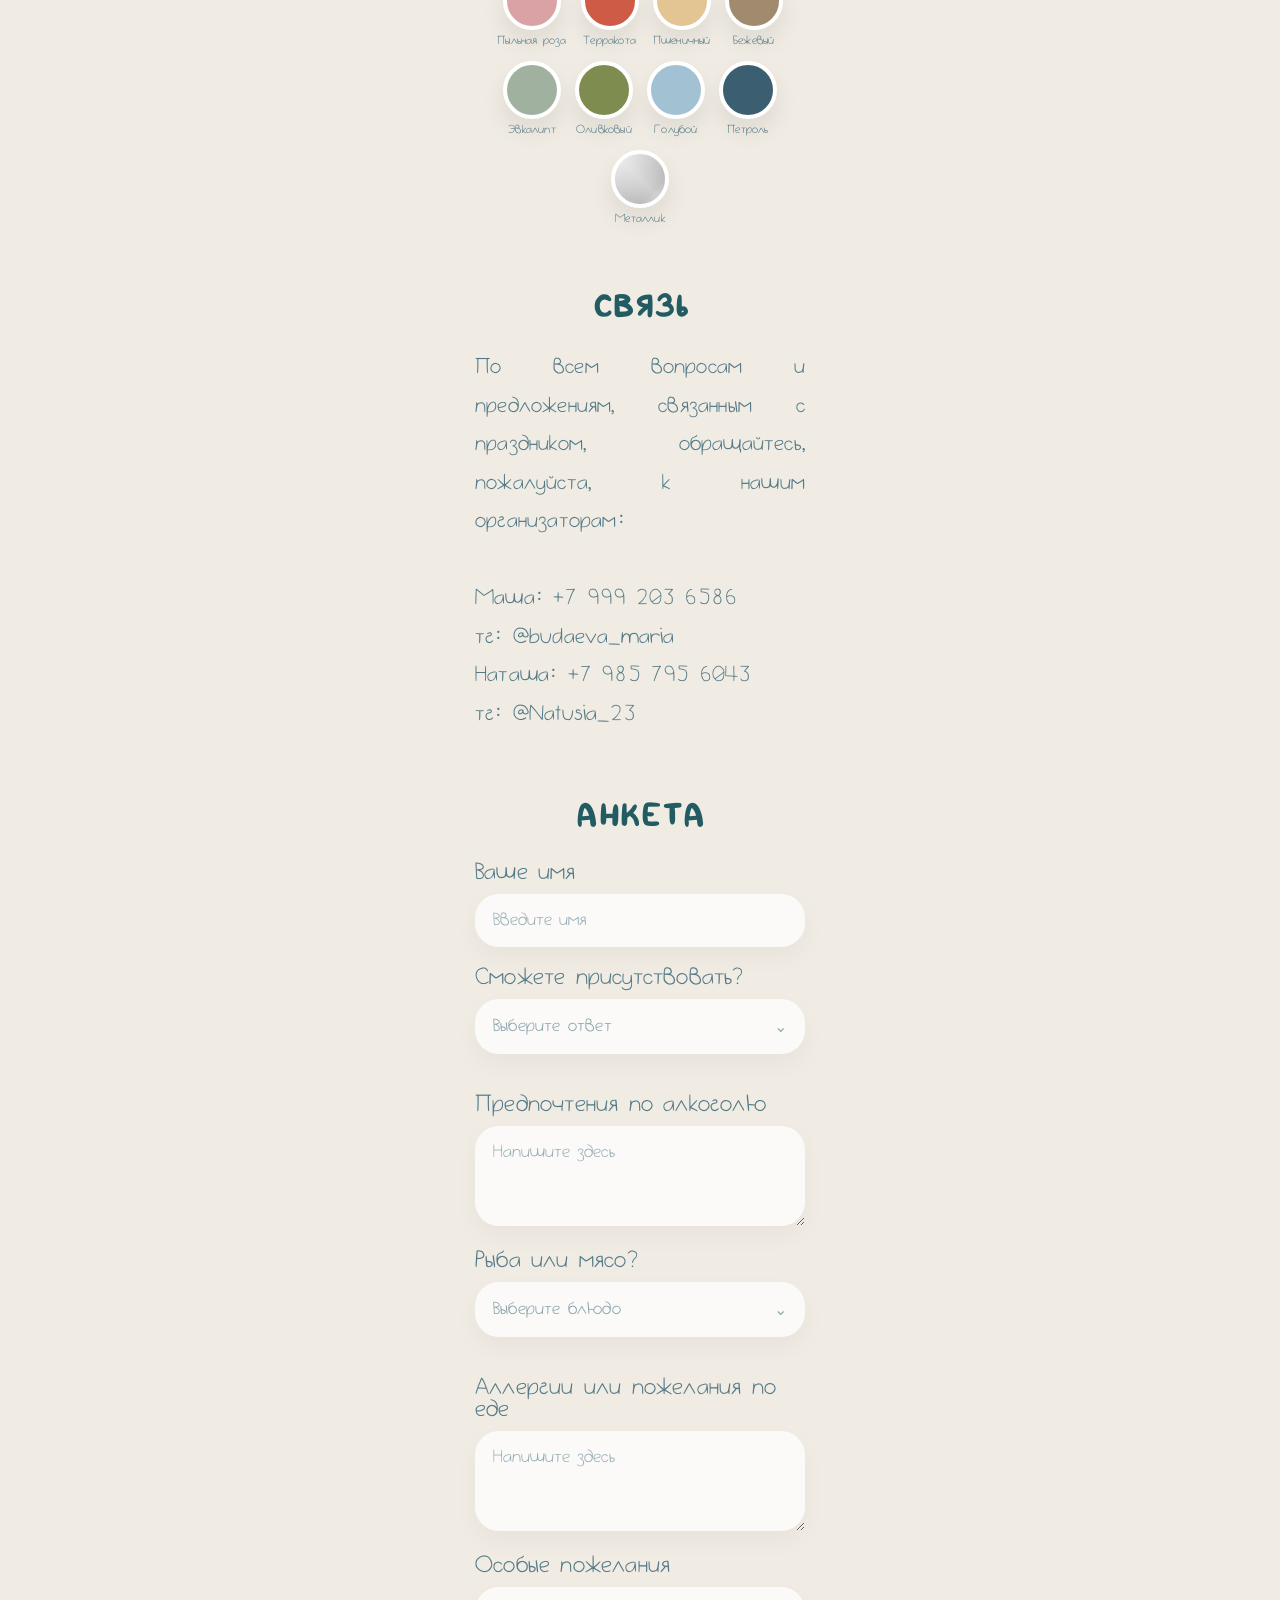
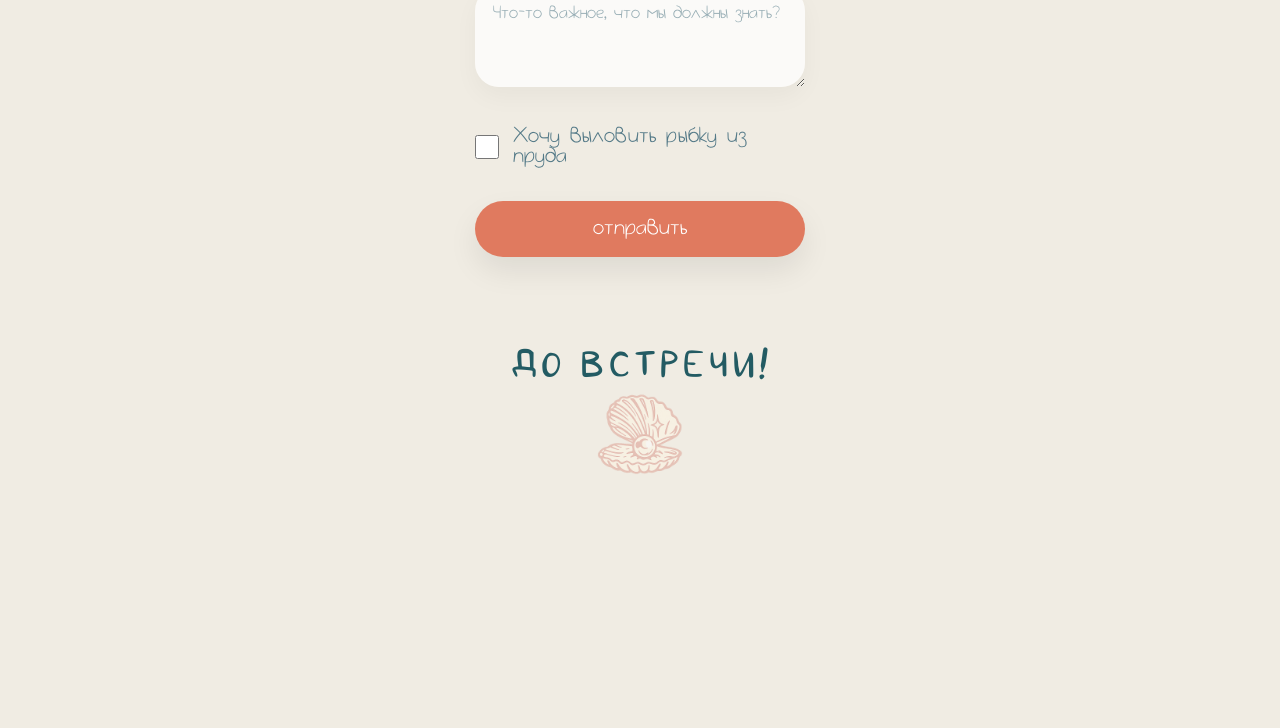
==== commit ca273419: "Update index.html" ====
--- a/index.html
+++ b/index.html
@@ -1108,7 +1108,7 @@
 
 <section class="section reveal">
     <h2 class="section-title">Дресс-код</h2>
-    <p class="text-justify">Мы будем рады, если вы поддержите тёплую палитру нашего праздника:</p>
+    <p class="text-justify">Мы будем рады, если вы поддержите тёплую палитру нашего праздника (нажмите, чтобы посмотреть подробнее):</p>
     <div class="palette">
       <div class="palette-item">
         <a class="color" style="background:#DAA2A5;" href="https://www.pinterest.com/search/pins/?q=blush+pink+outfit" target="_blank"></a>
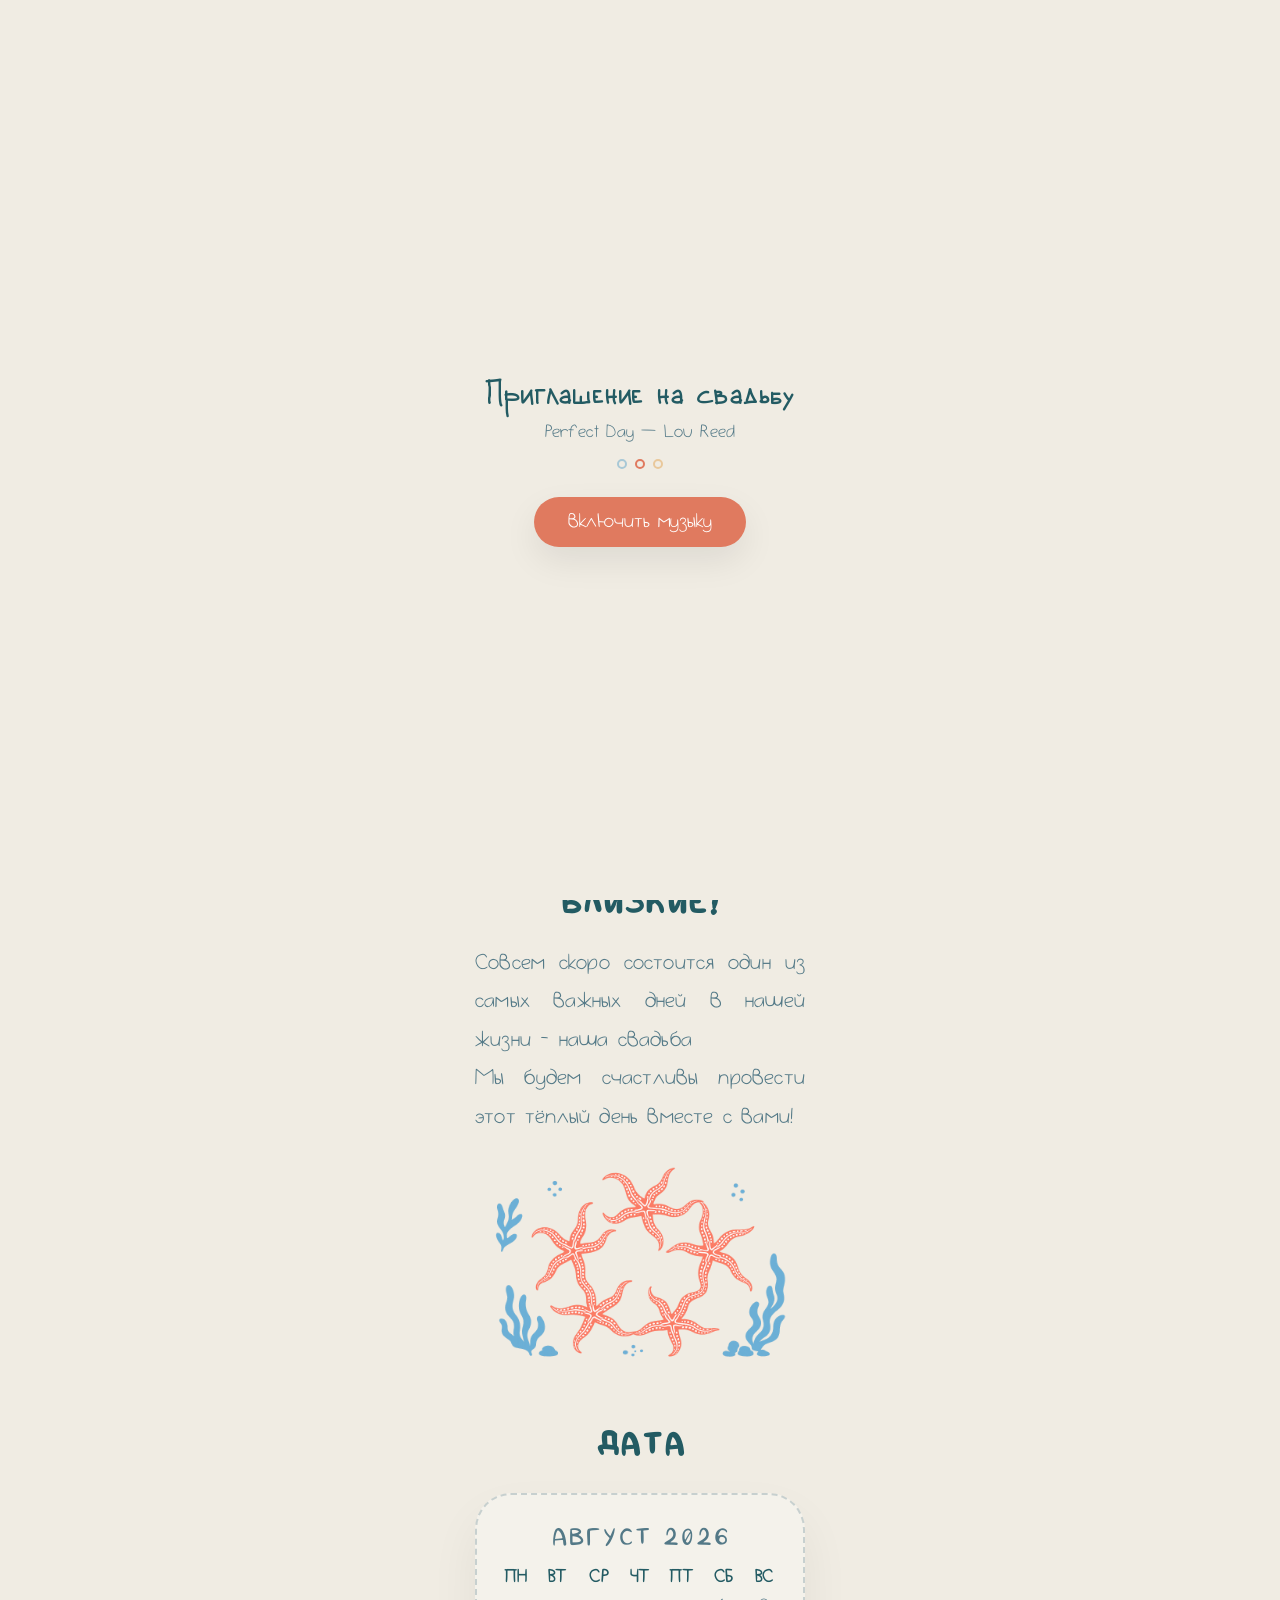
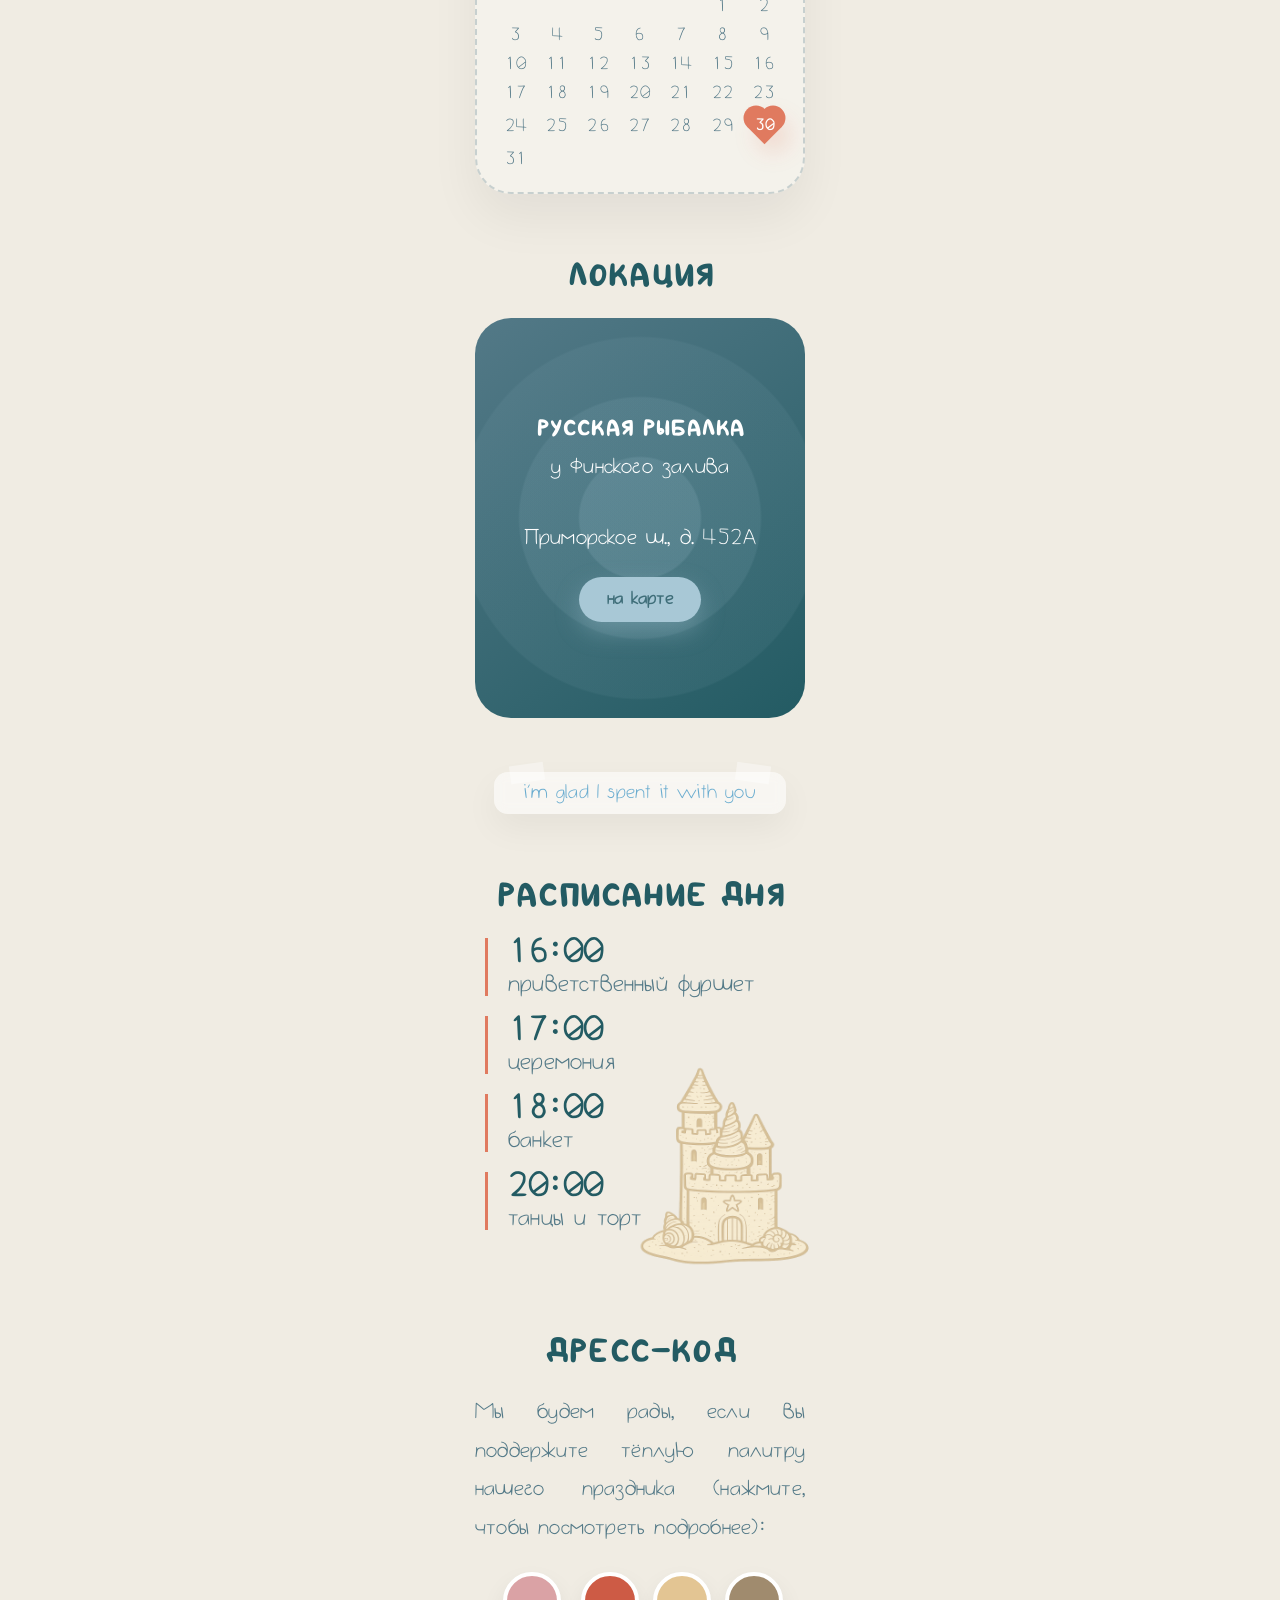
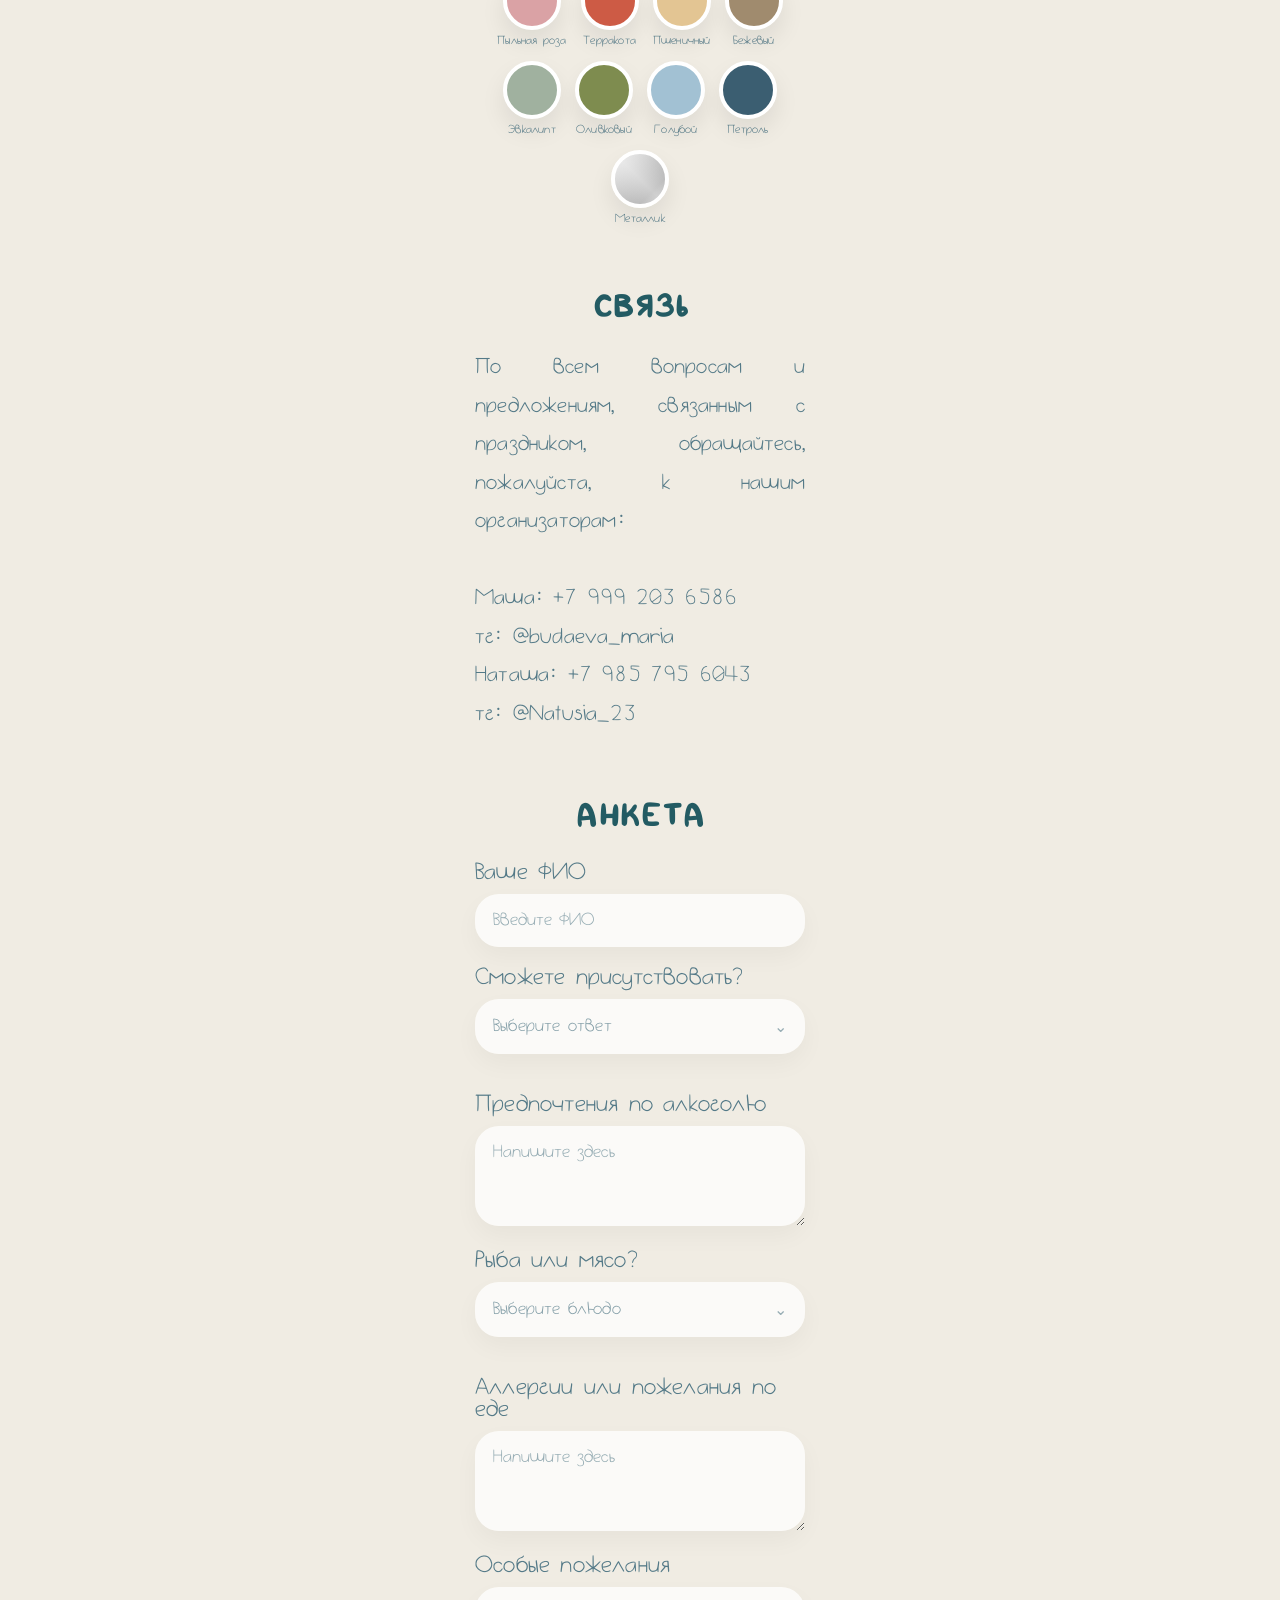
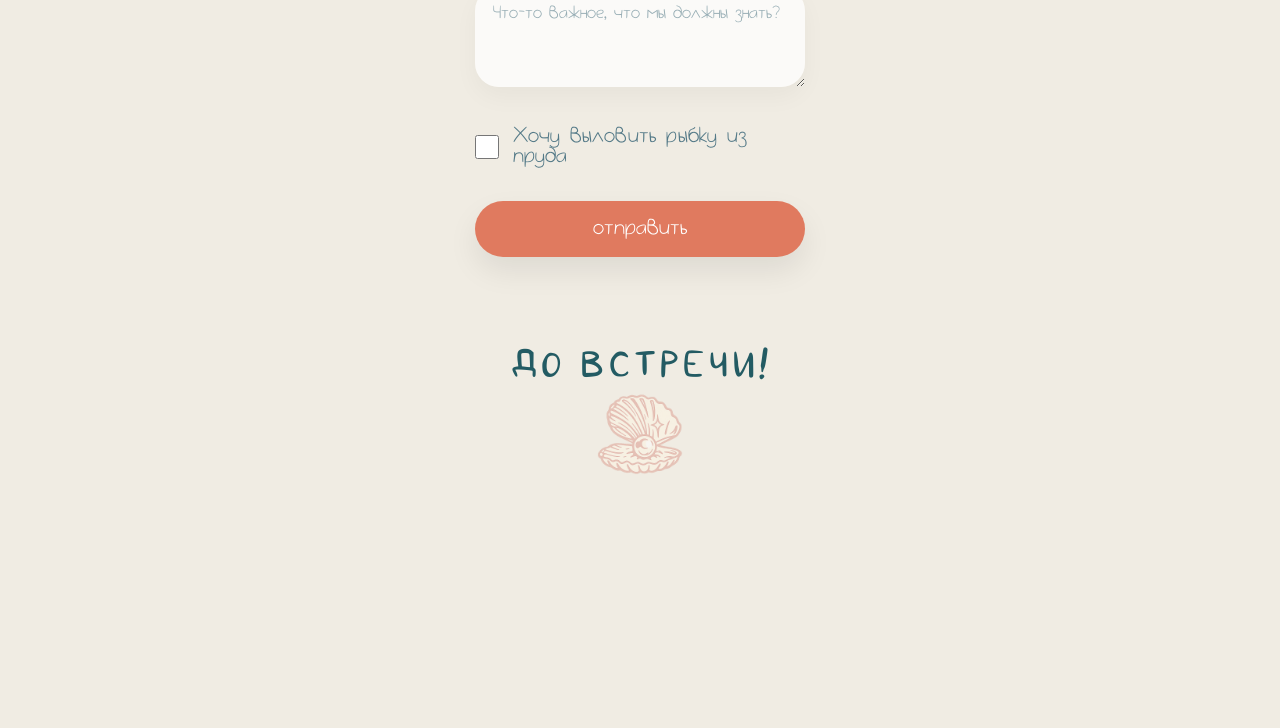
==== commit ececc009: "Update index.html" ====
--- a/index.html
+++ b/index.html
@@ -1173,8 +1173,8 @@
   <form class="form" action="https://app.proforms.top/f/pr7e1fc445" method="POST">
 
 
-    <label class="label">Ваше имя</label>
-    <input class="input" type="text" name="Имя" placeholder="Введите имя" required />
+    <label class="label">Ваше ФИО</label>
+    <input class="input" type="text" name="Имя" placeholder="Введите ФИО" required />
 
     <label class="label">Сможете присутствовать?</label>
     <div class="select-wrap">
